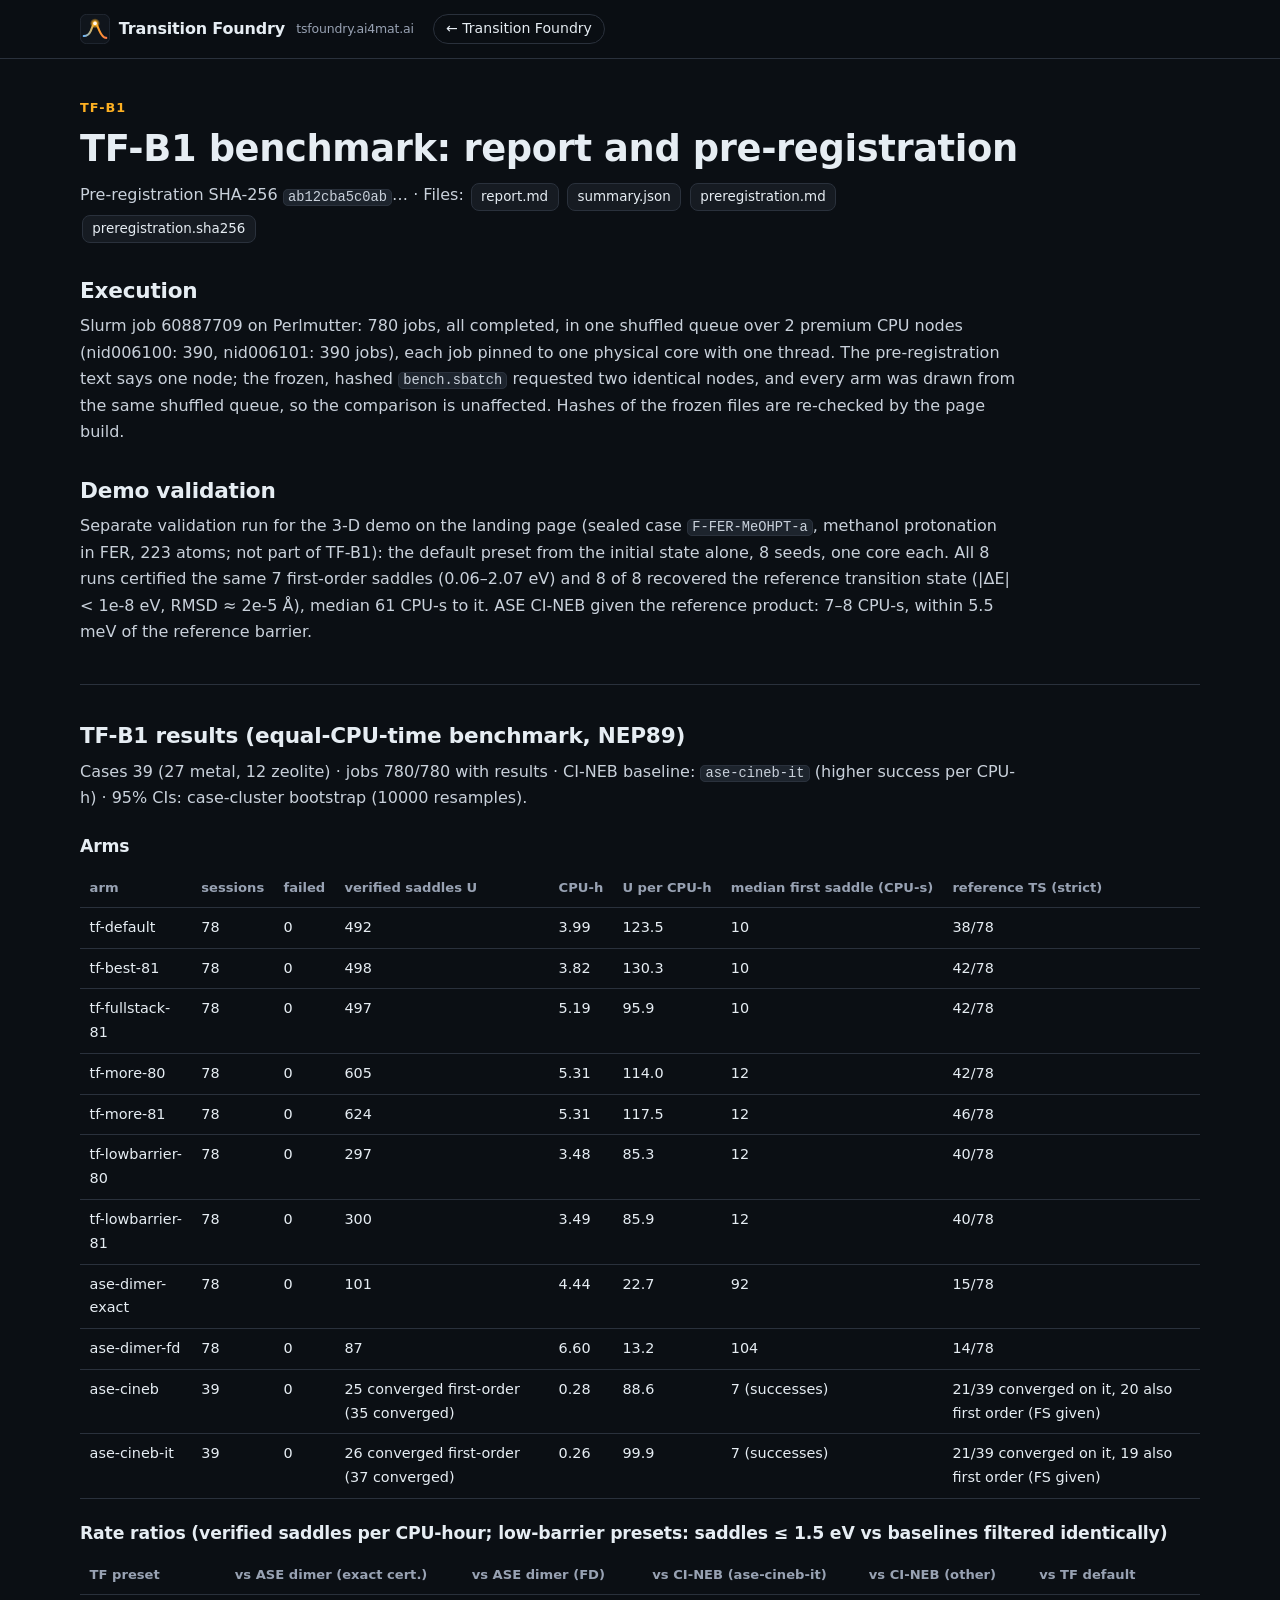
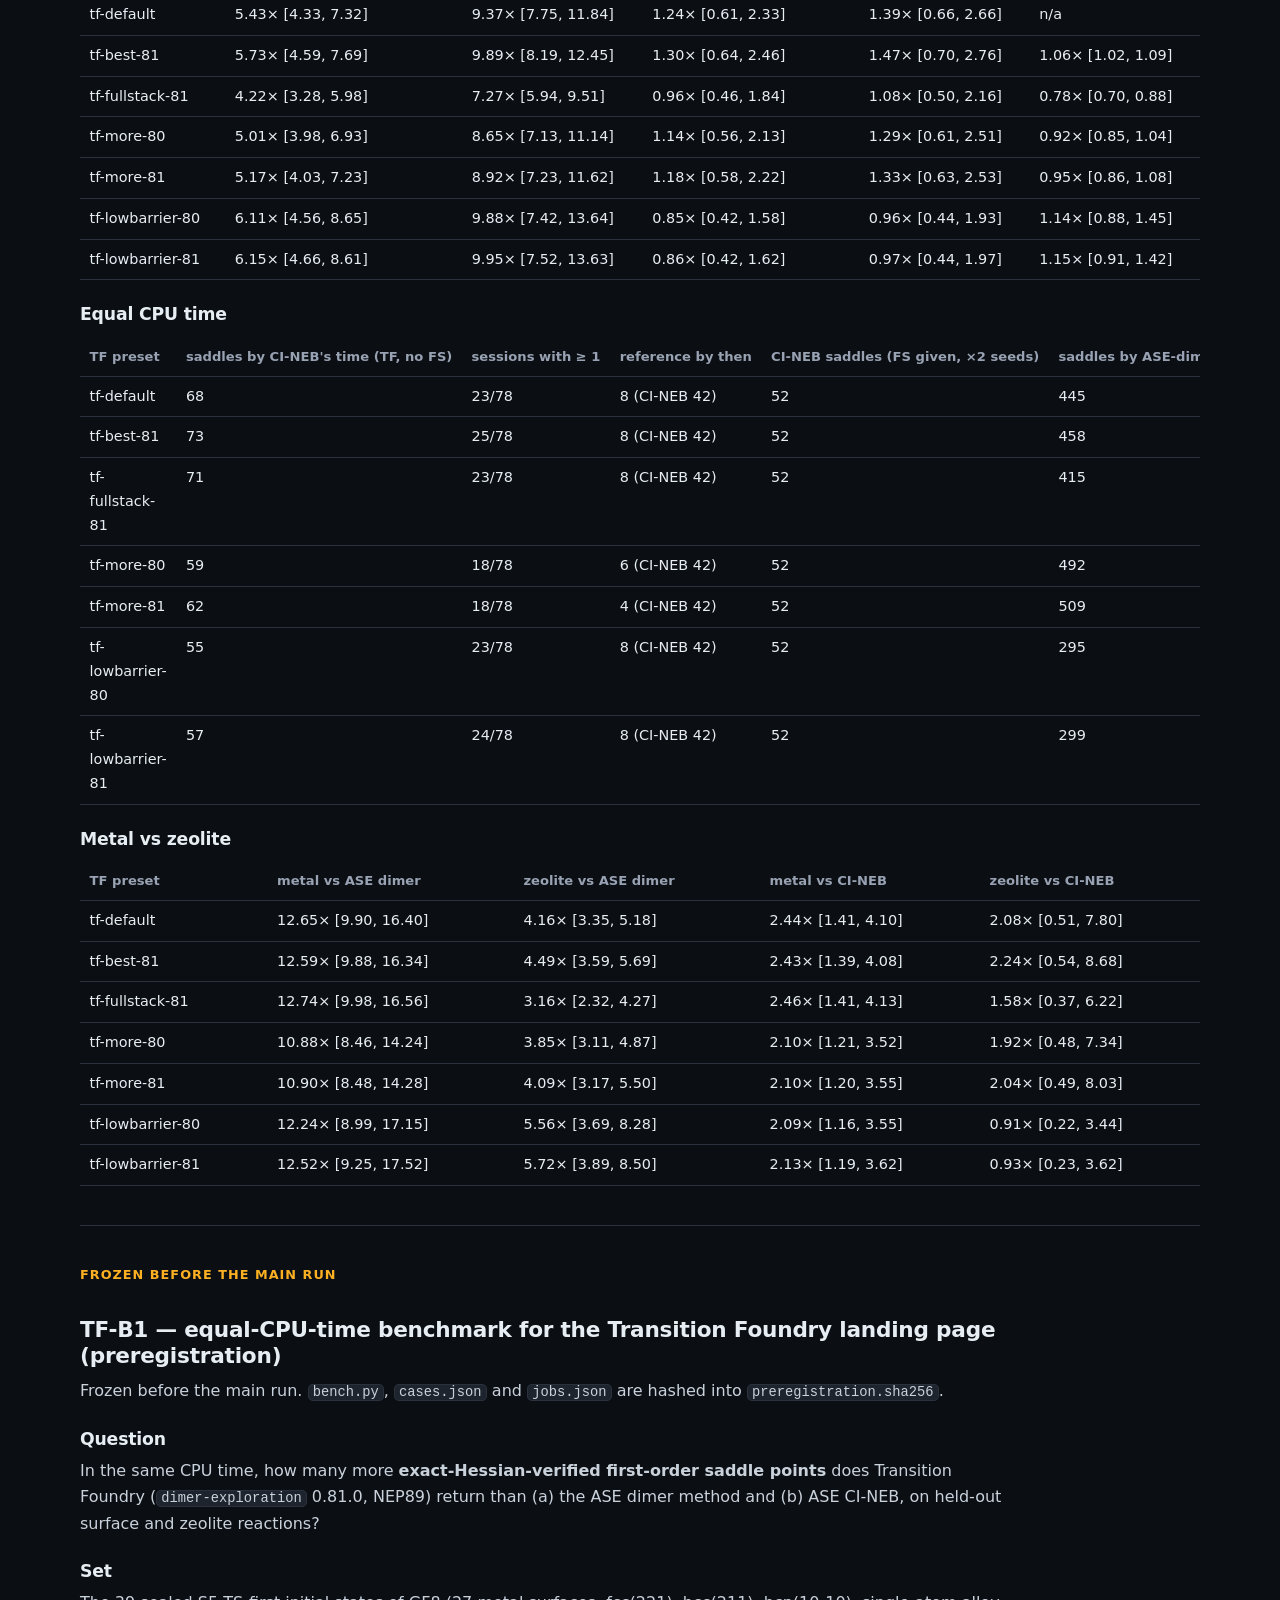
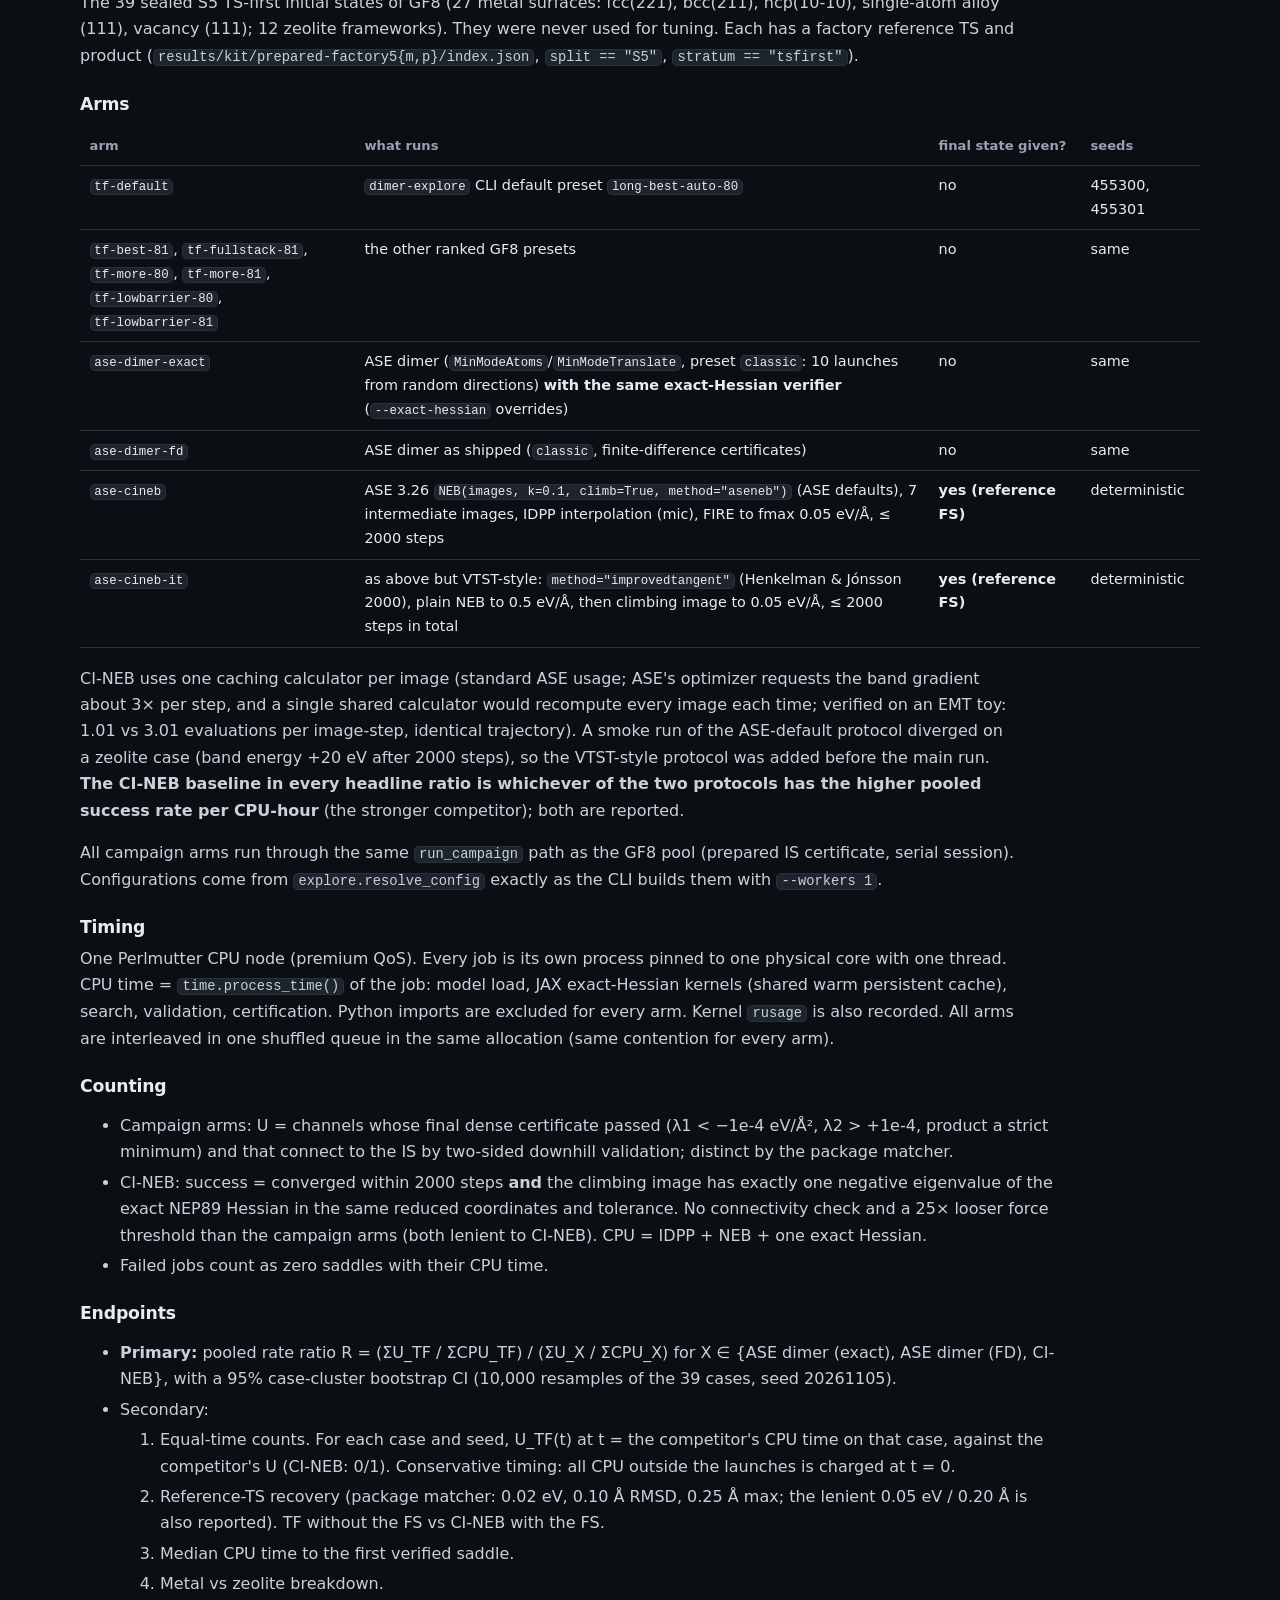
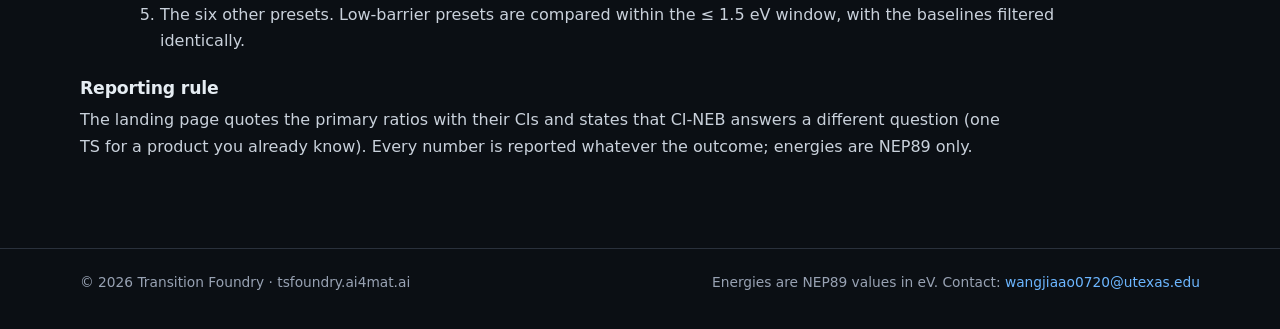
==== tf-b1/index.html @ 790f612e "Transition Foundry landing page (EN/ZH), TF-B1 report Co-authored-by: Copilot <223556219+Copilot@use" ====
<!doctype html>
<html lang="en">
<head>
<meta charset="utf-8">
<meta name="viewport" content="width=device-width, initial-scale=1">
<title>TF-B1 benchmark: report and pre-registration · Transition Foundry</title>
<meta name="description" content="Pre-registered equal-CPU-time benchmark of Transition Foundry against the ASE dimer method and ASE CI-NEB on 39 sealed reactions (NEP89).">
<link rel="canonical" href="https://tsfoundry.ai4mat.ai/tf-b1/">
<meta property="og:type" content="website">
<meta property="og:site_name" content="Transition Foundry">
<meta property="og:title" content="TF-B1 benchmark: report and pre-registration · Transition Foundry">
<meta property="og:description" content="Pre-registered equal-CPU-time benchmark of Transition Foundry against the ASE dimer method and ASE CI-NEB on 39 sealed reactions (NEP89).">
<meta property="og:url" content="https://tsfoundry.ai4mat.ai/tf-b1/">
<meta property="og:locale" content="en_US">
<meta property="og:image" content="https://tsfoundry.ai4mat.ai/assets/og.png">
<meta property="og:image:width" content="1200">
<meta property="og:image:height" content="630">
<meta name="twitter:card" content="summary_large_image">
<meta name="theme-color" content="#0b0f14">
<link rel="icon" href="../assets/favicon.svg" type="image/svg+xml">
<link rel="stylesheet" href="../assets/tsf.css?v=d86f616ade">
</head>
<body>
<header class="topbar"><div class="wrap">
<a class="brand" href="../"><img src="../assets/logo.svg" alt="" width="30" height="30">Transition Foundry<small>tsfoundry.ai4mat.ai</small></a>
<a class="lang" href="../">← Transition Foundry</a>
</div></header>
<main id="main" class="doc"><div class="wrap">
<div class="kicker">TF-B1</div>
<h1>TF-B1 benchmark: report and pre-registration</h1>
<p class="muted">Pre-registration SHA-256 <code>ab12cba5c0ab</code>… · Files: <a class="btn" href="report.md">report.md</a> <a class="btn" href="summary.json">summary.json</a> <a class="btn" href="preregistration.md">preregistration.md</a> <a class="btn" href="preregistration.sha256">preregistration.sha256</a></p>
<h2>Execution</h2>
<p>Slurm job 60887709 on Perlmutter: 780 jobs, all completed, in one shuffled queue over 2 premium CPU nodes (nid006100: 390, nid006101: 390 jobs), each job pinned to one physical core with one thread. The pre-registration text says one node; the frozen, hashed <code>bench.sbatch</code> requested two identical nodes, and every arm was drawn from the same shuffled queue, so the comparison is unaffected. Hashes of the frozen files are re-checked by the page build.</p>
<h2>Demo validation</h2>
<p>Separate validation run for the 3-D demo on the landing page (sealed case <code>F-FER-MeOHPT-a</code>, methanol protonation in FER, 223 atoms; not part of TF-B1): the default preset from the initial state alone, 8 seeds, one core each. All 8 runs certified the same 7 first-order saddles (0.06–2.07 eV) and 8 of 8 recovered the reference transition state (|ΔE| &lt; 1e-8 eV, RMSD ≈ 2e-5 Å), median 61 CPU-s to it. ASE CI-NEB given the reference product: 7–8 CPU-s, within 5.5 meV of the reference barrier.</p>
<hr>
<h2>TF-B1 results (equal-CPU-time benchmark, NEP89)</h2>
<p>Cases 39 (27 metal, 12 zeolite) · jobs 780/780 with results · CI-NEB baseline: <code>ase-cineb-it</code> (higher success per CPU-h) · 95% CIs: case-cluster bootstrap (10000 resamples).</p>
<h3>Arms</h3>
<div class="scroll-x"><table class="grid"><thead><tr><th>arm</th><th>sessions</th><th>failed</th><th>verified saddles U</th><th>CPU-h</th><th>U per CPU-h</th><th>median first saddle (CPU-s)</th><th>reference TS (strict)</th></tr></thead><tbody><tr><td>tf-default</td><td>78</td><td>0</td><td>492</td><td>3.99</td><td>123.5</td><td>10</td><td>38/78</td></tr><tr><td>tf-best-81</td><td>78</td><td>0</td><td>498</td><td>3.82</td><td>130.3</td><td>10</td><td>42/78</td></tr><tr><td>tf-fullstack-81</td><td>78</td><td>0</td><td>497</td><td>5.19</td><td>95.9</td><td>10</td><td>42/78</td></tr><tr><td>tf-more-80</td><td>78</td><td>0</td><td>605</td><td>5.31</td><td>114.0</td><td>12</td><td>42/78</td></tr><tr><td>tf-more-81</td><td>78</td><td>0</td><td>624</td><td>5.31</td><td>117.5</td><td>12</td><td>46/78</td></tr><tr><td>tf-lowbarrier-80</td><td>78</td><td>0</td><td>297</td><td>3.48</td><td>85.3</td><td>12</td><td>40/78</td></tr><tr><td>tf-lowbarrier-81</td><td>78</td><td>0</td><td>300</td><td>3.49</td><td>85.9</td><td>12</td><td>40/78</td></tr><tr><td>ase-dimer-exact</td><td>78</td><td>0</td><td>101</td><td>4.44</td><td>22.7</td><td>92</td><td>15/78</td></tr><tr><td>ase-dimer-fd</td><td>78</td><td>0</td><td>87</td><td>6.60</td><td>13.2</td><td>104</td><td>14/78</td></tr><tr><td>ase-cineb</td><td>39</td><td>0</td><td>25 converged first-order (35 converged)</td><td>0.28</td><td>88.6</td><td>7 (successes)</td><td>21/39 converged on it, 20 also first order (FS given)</td></tr><tr><td>ase-cineb-it</td><td>39</td><td>0</td><td>26 converged first-order (37 converged)</td><td>0.26</td><td>99.9</td><td>7 (successes)</td><td>21/39 converged on it, 19 also first order (FS given)</td></tr></tbody></table></div>
<h3>Rate ratios (verified saddles per CPU-hour; low-barrier presets: saddles ≤ 1.5 eV vs baselines filtered identically)</h3>
<div class="scroll-x"><table class="grid"><thead><tr><th>TF preset</th><th>vs ASE dimer (exact cert.)</th><th>vs ASE dimer (FD)</th><th>vs CI-NEB (ase-cineb-it)</th><th>vs CI-NEB (other)</th><th>vs TF default</th></tr></thead><tbody><tr><td>tf-default</td><td>5.43× [4.33, 7.32]</td><td>9.37× [7.75, 11.84]</td><td>1.24× [0.61, 2.33]</td><td>1.39× [0.66, 2.66]</td><td>n/a</td></tr><tr><td>tf-best-81</td><td>5.73× [4.59, 7.69]</td><td>9.89× [8.19, 12.45]</td><td>1.30× [0.64, 2.46]</td><td>1.47× [0.70, 2.76]</td><td>1.06× [1.02, 1.09]</td></tr><tr><td>tf-fullstack-81</td><td>4.22× [3.28, 5.98]</td><td>7.27× [5.94, 9.51]</td><td>0.96× [0.46, 1.84]</td><td>1.08× [0.50, 2.16]</td><td>0.78× [0.70, 0.88]</td></tr><tr><td>tf-more-80</td><td>5.01× [3.98, 6.93]</td><td>8.65× [7.13, 11.14]</td><td>1.14× [0.56, 2.13]</td><td>1.29× [0.61, 2.51]</td><td>0.92× [0.85, 1.04]</td></tr><tr><td>tf-more-81</td><td>5.17× [4.03, 7.23]</td><td>8.92× [7.23, 11.62]</td><td>1.18× [0.58, 2.22]</td><td>1.33× [0.63, 2.53]</td><td>0.95× [0.86, 1.08]</td></tr><tr><td>tf-lowbarrier-80</td><td>6.11× [4.56, 8.65]</td><td>9.88× [7.42, 13.64]</td><td>0.85× [0.42, 1.58]</td><td>0.96× [0.44, 1.93]</td><td>1.14× [0.88, 1.45]</td></tr><tr><td>tf-lowbarrier-81</td><td>6.15× [4.66, 8.61]</td><td>9.95× [7.52, 13.63]</td><td>0.86× [0.42, 1.62]</td><td>0.97× [0.44, 1.97]</td><td>1.15× [0.91, 1.42]</td></tr></tbody></table></div>
<h3>Equal CPU time</h3>
<div class="scroll-x"><table class="grid"><thead><tr><th>TF preset</th><th>saddles by CI-NEB's time (TF, no FS)</th><th>sessions with ≥ 1</th><th>reference by then</th><th>CI-NEB saddles (FS given, ×2 seeds)</th><th>saddles by ASE-dimer's time</th><th>ASE dimer saddles</th></tr></thead><tbody><tr><td>tf-default</td><td>68</td><td>23/78</td><td>8 (CI-NEB 42)</td><td>52</td><td>445</td><td>101</td></tr><tr><td>tf-best-81</td><td>73</td><td>25/78</td><td>8 (CI-NEB 42)</td><td>52</td><td>458</td><td>101</td></tr><tr><td>tf-fullstack-81</td><td>71</td><td>23/78</td><td>8 (CI-NEB 42)</td><td>52</td><td>415</td><td>101</td></tr><tr><td>tf-more-80</td><td>59</td><td>18/78</td><td>6 (CI-NEB 42)</td><td>52</td><td>492</td><td>101</td></tr><tr><td>tf-more-81</td><td>62</td><td>18/78</td><td>4 (CI-NEB 42)</td><td>52</td><td>509</td><td>101</td></tr><tr><td>tf-lowbarrier-80</td><td>55</td><td>23/78</td><td>8 (CI-NEB 42)</td><td>52</td><td>295</td><td>62</td></tr><tr><td>tf-lowbarrier-81</td><td>57</td><td>24/78</td><td>8 (CI-NEB 42)</td><td>52</td><td>299</td><td>62</td></tr></tbody></table></div>
<h3>Metal vs zeolite</h3>
<div class="scroll-x"><table class="grid"><thead><tr><th>TF preset</th><th>metal vs ASE dimer</th><th>zeolite vs ASE dimer</th><th>metal vs CI-NEB</th><th>zeolite vs CI-NEB</th></tr></thead><tbody><tr><td>tf-default</td><td>12.65× [9.90, 16.40]</td><td>4.16× [3.35, 5.18]</td><td>2.44× [1.41, 4.10]</td><td>2.08× [0.51, 7.80]</td></tr><tr><td>tf-best-81</td><td>12.59× [9.88, 16.34]</td><td>4.49× [3.59, 5.69]</td><td>2.43× [1.39, 4.08]</td><td>2.24× [0.54, 8.68]</td></tr><tr><td>tf-fullstack-81</td><td>12.74× [9.98, 16.56]</td><td>3.16× [2.32, 4.27]</td><td>2.46× [1.41, 4.13]</td><td>1.58× [0.37, 6.22]</td></tr><tr><td>tf-more-80</td><td>10.88× [8.46, 14.24]</td><td>3.85× [3.11, 4.87]</td><td>2.10× [1.21, 3.52]</td><td>1.92× [0.48, 7.34]</td></tr><tr><td>tf-more-81</td><td>10.90× [8.48, 14.28]</td><td>4.09× [3.17, 5.50]</td><td>2.10× [1.20, 3.55]</td><td>2.04× [0.49, 8.03]</td></tr><tr><td>tf-lowbarrier-80</td><td>12.24× [8.99, 17.15]</td><td>5.56× [3.69, 8.28]</td><td>2.09× [1.16, 3.55]</td><td>0.91× [0.22, 3.44]</td></tr><tr><td>tf-lowbarrier-81</td><td>12.52× [9.25, 17.52]</td><td>5.72× [3.89, 8.50]</td><td>2.13× [1.19, 3.62]</td><td>0.93× [0.23, 3.62]</td></tr></tbody></table></div>
<hr>
<div class="kicker">Frozen before the main run</div>
<h2>TF-B1 — equal-CPU-time benchmark for the Transition Foundry landing page (preregistration)</h2>
<p>Frozen before the main run. <code>bench.py</code>, <code>cases.json</code> and <code>jobs.json</code> are hashed into <code>preregistration.sha256</code>.</p>
<h3>Question</h3>
<p>In the same CPU time, how many more <b>exact-Hessian-verified first-order saddle points</b> does Transition Foundry (<code>dimer-exploration</code> 0.81.0, NEP89) return than (a) the ASE dimer method and (b) ASE CI-NEB, on held-out surface and zeolite reactions?</p>
<h3>Set</h3>
<p>The 39 sealed S5 TS-first initial states of GF8 (27 metal surfaces: fcc(221), bcc(211), hcp(10-10), single-atom alloy (111), vacancy (111); 12 zeolite frameworks). They were never used for tuning. Each has a factory reference TS and product (<code>results/kit/prepared-factory5{m,p}/index.json</code>, <code>split == "S5"</code>, <code>stratum == "tsfirst"</code>).</p>
<h3>Arms</h3>
<div class="scroll-x"><table class="grid"><thead><tr><th>arm</th><th>what runs</th><th>final state given?</th><th>seeds</th></tr></thead><tbody><tr><td><code>tf-default</code></td><td><code>dimer-explore</code> CLI default preset <code>long-best-auto-80</code></td><td>no</td><td>455300, 455301</td></tr><tr><td><code>tf-best-81</code>, <code>tf-fullstack-81</code>, <code>tf-more-80</code>, <code>tf-more-81</code>, <code>tf-lowbarrier-80</code>, <code>tf-lowbarrier-81</code></td><td>the other ranked GF8 presets</td><td>no</td><td>same</td></tr><tr><td><code>ase-dimer-exact</code></td><td>ASE dimer (<code>MinModeAtoms</code>/<code>MinModeTranslate</code>, preset <code>classic</code>: 10 launches from random directions) <b>with the same exact-Hessian verifier</b> (<code>--exact-hessian</code> overrides)</td><td>no</td><td>same</td></tr><tr><td><code>ase-dimer-fd</code></td><td>ASE dimer as shipped (<code>classic</code>, finite-difference certificates)</td><td>no</td><td>same</td></tr><tr><td><code>ase-cineb</code></td><td>ASE 3.26 <code>NEB(images, k=0.1, climb=True, method="aseneb")</code> (ASE defaults), 7 intermediate images, IDPP interpolation (mic), FIRE to fmax 0.05 eV/Å, ≤ 2000 steps</td><td><b>yes (reference FS)</b></td><td>deterministic</td></tr><tr><td><code>ase-cineb-it</code></td><td>as above but VTST-style: <code>method="improvedtangent"</code> (Henkelman &amp; Jónsson 2000), plain NEB to 0.5 eV/Å, then climbing image to 0.05 eV/Å, ≤ 2000 steps in total</td><td><b>yes (reference FS)</b></td><td>deterministic</td></tr></tbody></table></div>
<p>CI-NEB uses one caching calculator per image (standard ASE usage; ASE's optimizer requests the band gradient about 3× per step, and a single shared calculator would recompute every image each time; verified on an EMT toy: 1.01 vs 3.01 evaluations per image-step, identical trajectory). A smoke run of the ASE-default protocol diverged on a zeolite case (band energy +20 eV after 2000 steps), so the VTST-style protocol was added before the main run. <b>The CI-NEB baseline in every headline ratio is whichever of the two protocols has the higher pooled success rate per CPU-hour</b> (the stronger competitor); both are reported.</p>
<p>All campaign arms run through the same <code>run_campaign</code> path as the GF8 pool (prepared IS certificate, serial session). Configurations come from <code>explore.resolve_config</code> exactly as the CLI builds them with <code>--workers 1</code>.</p>
<h3>Timing</h3>
<p>One Perlmutter CPU node (premium QoS). Every job is its own process pinned to one physical core with one thread. CPU time = <code>time.process_time()</code> of the job: model load, JAX exact-Hessian kernels (shared warm persistent cache), search, validation, certification. Python imports are excluded for every arm. Kernel <code>rusage</code> is also recorded. All arms are interleaved in one shuffled queue in the same allocation (same contention for every arm).</p>
<h3>Counting</h3>
<ul><li>Campaign arms: U = channels whose final dense certificate passed (λ1 &lt; −1e-4 eV/Å², λ2 &gt; +1e-4, product a strict minimum) and that connect to the IS by two-sided downhill validation; distinct by the package matcher.</li><li>CI-NEB: success = converged within 2000 steps <b>and</b> the climbing image has exactly one negative eigenvalue of the exact NEP89 Hessian in the same reduced coordinates and tolerance. No connectivity check and a 25× looser force threshold than the campaign arms (both lenient to CI-NEB). CPU = IDPP + NEB + one exact Hessian.</li><li>Failed jobs count as zero saddles with their CPU time.</li></ul>
<h3>Endpoints</h3>
<ul><li><b>Primary:</b> pooled rate ratio R = (ΣU_TF / ΣCPU_TF) / (ΣU_X / ΣCPU_X) for X ∈ {ASE dimer (exact), ASE dimer (FD), CI-NEB}, with a 95% case-cluster bootstrap CI (10,000 resamples of the 39 cases, seed 20261105).</li><li>Secondary:<ol><li>Equal-time counts. For each case and seed, U_TF(t) at t = the competitor's CPU time on that case, against the competitor's U (CI-NEB: 0/1). Conservative timing: all CPU outside the launches is charged at t = 0.</li><li>Reference-TS recovery (package matcher: 0.02 eV, 0.10 Å RMSD, 0.25 Å max; the lenient 0.05 eV / 0.20 Å is also reported). TF without the FS vs CI-NEB with the FS.</li><li>Median CPU time to the first verified saddle.</li><li>Metal vs zeolite breakdown.</li><li>The six other presets. Low-barrier presets are compared within the ≤ 1.5 eV window, with the baselines filtered identically.</li></ol></li></ul>
<h3>Reporting rule</h3>
<p>The landing page quotes the primary ratios with their CIs and states that CI-NEB answers a different question (one TS for a product you already know). Every number is reported whatever the outcome; energies are NEP89 only.</p>
</div></main>
<footer><div class="wrap"><span>© 2026 Transition Foundry · tsfoundry.ai4mat.ai</span><span>Energies are NEP89 values in eV. Contact: <a href="mailto:wangjiaao0720@utexas.edu">wangjiaao0720@utexas.edu</a></span></div></footer>
</body>
</html>
---- assets/tsf.css ----
/* Transition Foundry landing page. The demo block reuses the rounds-explorer viewer classes (dark palette). */
:root {
  --bg: #0b0f14; --bg2: #0f1318; --panel: #161b22; --ink: #e6edf3; --muted: #98a2b3; --line: #2a313c; --soft: #1d242d;
  --accent: #fdb022; --accent-ink: #fdb022; --hot: #f79009; --link: #6cb6ff; --good: #3fb950; --bad: #f97066;
  --shadow: 0 1px 2px rgba(0, 0, 0, .4); --radius: 12px; --wrap: 1160px;
  --mono: ui-monospace, SFMono-Regular, Menlo, Consolas, "Liberation Mono", monospace;
  color-scheme: dark;
}
* { box-sizing: border-box; }
html { scroll-behavior: smooth; scroll-padding-top: 68px; }
@media (prefers-reduced-motion: reduce) { html { scroll-behavior: auto; } }
body {
  margin: 0; background: var(--bg); color: var(--ink);
  font: 16px/1.65 system-ui, -apple-system, "Segoe UI", Roboto, "PingFang SC", "Hiragino Sans GB", "Microsoft YaHei",
    "Noto Sans CJK SC", "Noto Sans SC", sans-serif;
  -webkit-font-smoothing: antialiased;
}
a { color: var(--link); text-decoration: none; }
a:hover { text-decoration: underline; }
code { font-family: var(--mono); font-size: .86em; background: var(--soft); border: 1px solid var(--line); border-radius: 5px; padding: 0 .3em; overflow-wrap: anywhere; }
h1, h2, h3 { line-height: 1.2; margin: 0 0 .6em; letter-spacing: -.01em; }
h3 { font-size: 1.08rem; }
p { margin: 0 0 1em; }
button, select, input { font: inherit; color: inherit; }
.muted { color: var(--muted); }
.small { font-size: .86em; }
.wrap { max-width: var(--wrap); margin: 0 auto; padding: 0 1.25rem; }
.skip { position: absolute; left: -999px; top: 0; }
.skip:focus { left: .5rem; top: .5rem; z-index: 50; background: var(--panel); padding: .4rem .7rem; border-radius: 8px; }

/* top bar */
.topbar { position: sticky; top: 0; z-index: 30; background: color-mix(in srgb, var(--bg) 84%, transparent); backdrop-filter: blur(10px); border-bottom: 1px solid var(--line); }
.topbar .wrap { display: flex; align-items: center; gap: 1.2rem; height: 58px; }
.brand { display: inline-flex; align-items: center; gap: .55rem; color: var(--ink); font-weight: 750; letter-spacing: -.01em; white-space: nowrap; }
.brand:hover { text-decoration: none; }
.brand img { width: 30px; height: 30px; display: block; }
.brand small { font-weight: 500; color: var(--muted); font-size: .78rem; margin-left: .15rem; }
.nav { display: flex; gap: 1.1rem; margin-left: auto; font-size: .92rem; }
.nav a { color: var(--muted); }
.nav a:hover { color: var(--ink); text-decoration: none; }
.lang { border: 1px solid var(--line); border-radius: 999px; padding: .15rem .75rem; font-size: .88rem; color: var(--ink); }
.lang:hover { border-color: var(--accent); text-decoration: none; }

/* hero */
.hero { position: relative; overflow: hidden; padding: 4.2rem 0 2.2rem;
  background: radial-gradient(900px 420px at 82% -10%, rgba(253, 176, 34, .13), transparent 70%),
              radial-gradient(800px 480px at 8% 0%, rgba(108, 182, 255, .12), transparent 70%); }
.eyebrow { display: inline-flex; gap: .5rem; align-items: center; font-size: .82rem; letter-spacing: .06em; text-transform: uppercase; color: var(--accent); font-weight: 650; margin-bottom: 1rem; }
.eyebrow::before { content: ""; width: 8px; height: 8px; border-radius: 50%; background: var(--accent); box-shadow: 0 0 12px var(--accent); }
.hero h1 { font-size: clamp(2.15rem, 5.2vw, 3.7rem); font-weight: 780; letter-spacing: -.025em; max-width: 17ch; margin-bottom: .45em; }
.hero h1 em { font-style: normal; background: linear-gradient(90deg, var(--accent), #ff7a45); -webkit-background-clip: text; background-clip: text; color: transparent; }
.lead { font-size: clamp(1.05rem, 1.6vw, 1.22rem); color: #c9d1db; max-width: 62ch; }
.lead b { color: var(--ink); }
.hero-grid { display: grid; grid-template-columns: minmax(0, 1.3fr) minmax(0, 1fr); gap: 2.2rem; align-items: center; }
.hero-art { margin: 0 0 2rem; }
.hero-art img { display: block; width: 100%; height: auto; border-radius: 16px; border: 1px solid var(--line); box-shadow: 0 24px 70px rgba(0, 0, 0, .5); }
.hero-art figcaption { color: var(--muted); font-size: .8rem; line-height: 1.5; margin-top: .65rem; }
.cta { display: flex; flex-wrap: wrap; gap: .7rem; margin: 1.6rem 0 2.2rem; }
.button { display: inline-flex; align-items: center; gap: .45rem; padding: .62rem 1.15rem; border-radius: 10px; border: 1px solid var(--line); background: var(--panel); color: var(--ink); font-weight: 600; }
.button:hover { border-color: var(--accent); text-decoration: none; }
.button.primary { background: var(--accent); border-color: var(--accent); color: #1a1205; }
.button.primary:hover { filter: brightness(1.08); }
.stats { display: grid; grid-template-columns: repeat(6, minmax(0, 1fr)); gap: .7rem; }
.stat { background: color-mix(in srgb, var(--panel) 88%, transparent); border: 1px solid var(--line); border-radius: var(--radius); padding: .85rem 1rem; }
.stat b { display: block; font-size: 1.7rem; line-height: 1.15; font-weight: 760; letter-spacing: -.02em; }
.stat span { display: block; color: var(--muted); font-size: .84rem; line-height: 1.35; margin-top: .2rem; }
.stat.hot b { color: var(--accent); }
.stat .ci { color: var(--muted); font-size: .76rem; font-weight: 500; letter-spacing: 0; }

/* sections */
section.block { padding: 3.6rem 0 1.2rem; }
.kicker { color: var(--accent); font-size: .8rem; letter-spacing: .08em; text-transform: uppercase; font-weight: 650; margin-bottom: .5rem; }
section.block h2 { font-size: clamp(1.6rem, 3vw, 2.2rem); font-weight: 750; letter-spacing: -.02em; }
.intro { color: #c9d1db; max-width: 75ch; margin-bottom: 1.6rem; }
.panel { background: var(--panel); border: 1px solid var(--line); border-radius: var(--radius); box-shadow: var(--shadow); padding: 1rem 1.2rem; }
.cards { display: grid; grid-template-columns: repeat(3, minmax(0, 1fr)); gap: .9rem; }
.card { background: var(--panel); border: 1px solid var(--line); border-radius: 14px; padding: 1.15rem 1.25rem 1.05rem; position: relative; }
.card:hover { border-color: #3b4452; }
.card .icon { width: 34px; height: 34px; border-radius: 9px; display: grid; place-items: center; background: rgba(253, 176, 34, .12); color: var(--accent); font-size: 1.05rem; margin-bottom: .7rem; }
.card h3 { margin-bottom: .4rem; }
.card p { color: #c2cad4; font-size: .95rem; margin: 0; }
.card .old { display: block; color: var(--muted); font-size: .84rem; margin-bottom: .55rem; }

/* pipeline */
.pipe { display: grid; grid-template-columns: repeat(4, minmax(0, 1fr)); gap: .9rem; counter-reset: step; }
.step { background: var(--panel); border: 1px solid var(--line); border-radius: 14px; padding: 1.1rem 1.2rem; position: relative; }
.step::before { counter-increment: step; content: counter(step); position: absolute; right: 1rem; top: .75rem; font-size: 2rem; font-weight: 800; color: #262e39; }
.step h3 { color: var(--accent); }
.step .num { font-size: 1.5rem; font-weight: 760; display: block; line-height: 1.2; }
.step .num span { font-size: .85rem; color: var(--muted); font-weight: 500; }
.step p { color: #c2cad4; font-size: .93rem; margin: .5rem 0 0; }
.ideas { display: flex; flex-wrap: wrap; gap: .4rem; margin-top: 1.1rem; }
.ideas span { font-size: .82rem; border: 1px solid var(--line); border-radius: 999px; padding: .12rem .65rem; color: #c2cad4; background: var(--bg2); }
.ideas-label { margin: 1.2rem 0 0; color: var(--muted); font-size: .86rem; }
.ideas-label + .ideas { margin-top: .45rem; }

/* results */
.big { display: grid; grid-template-columns: repeat(3, minmax(0, 1fr)); gap: .9rem; margin-bottom: 1.2rem; }
.big .panel b { display: block; font-size: 2.3rem; line-height: 1.1; font-weight: 780; color: var(--accent); letter-spacing: -.02em; }
.big .panel .what { font-weight: 650; margin-top: .3rem; }
.big .panel p { color: var(--muted); font-size: .9rem; margin: .35rem 0 0; }
.scroll-x { overflow-x: auto; }
table.grid { width: 100%; border-collapse: collapse; font-size: .9rem; }
table.grid th, table.grid td { padding: .5rem .6rem; border-bottom: 1px solid var(--line); text-align: left; vertical-align: top; }
table.grid th { color: var(--muted); font-weight: 600; font-size: .82rem; white-space: nowrap; }
table.grid td.num, table.grid th.num { text-align: right; white-space: nowrap; font-variant-numeric: tabular-nums; }
table.grid tr.base td { color: var(--muted); }
table.grid .tag { font-size: .72rem; border: 1px solid var(--line); border-radius: 999px; padding: 0 .45rem; color: var(--accent); margin-left: .35rem; white-space: nowrap; }
table.grid code { white-space: nowrap; overflow-wrap: normal; }
.win { color: var(--good); font-weight: 650; }
.loss { color: var(--bad); font-weight: 650; }
.even { color: var(--ink); font-weight: 650; }
.ci { color: var(--muted); font-size: .8em; font-weight: 400; }
.notes { color: var(--muted); font-size: .86rem; margin-top: .8rem; }
.notes p { margin: 0 0 .45rem; }
table.grid caption { caption-side: top; text-align: left; color: var(--muted); font-size: .84rem; padding: 0 0 .5rem; }
.eq { margin: 0; padding-left: 1.1rem; }
.eq li { margin: .3rem 0; color: #c9d1db; }

/* use */
.use { display: grid; grid-template-columns: minmax(0, 1.15fr) minmax(0, 1fr); gap: 1rem; align-items: start; }
.steps3 { list-style: none; margin: 0 0 1.4rem; padding: 0; display: grid; gap: .55rem; }
.steps3 li { display: flex; gap: .7rem; align-items: baseline; }
.steps3 li b.n { flex: none; width: 1.7rem; height: 1.7rem; border-radius: 50%; display: inline-grid; place-items: center; background: var(--accent); color: #1a1205; font-size: .9rem; }
.prompt { position: relative; background: #0d1117; border: 1px solid var(--line); border-radius: 12px; padding: 1.1rem 1.1rem 1rem; font-size: .93rem; color: #d7dee7; white-space: pre-wrap; }
.prompt .lbl, .code .lbl { position: absolute; top: -.7rem; left: .9rem; background: var(--bg); padding: 0 .4rem; font-size: .76rem; color: var(--muted); letter-spacing: .04em; text-transform: uppercase; }
.copy { position: absolute; top: -.9rem; right: .9rem; border: 1px solid var(--line); background: var(--bg2); border-radius: 8px; padding: .12rem .65rem; font-size: .8rem; cursor: pointer; color: var(--ink); }
.copy:hover { border-color: var(--accent); }
.code { position: relative; background: #0d1117; border: 1px solid var(--line); border-radius: 12px; padding: 1.1rem 1.1rem 1rem; margin-top: 1.3rem; }
.code pre { margin: 0; font-family: var(--mono); font-size: .84rem; line-height: 1.7; overflow-x: auto; color: #d7dee7; }
.code pre .c { color: #6e7a8a; }
table.goals td:first-child { white-space: nowrap; }

/* limits + access */
.limits { display: grid; grid-template-columns: repeat(2, minmax(0, 1fr)); gap: .9rem; }
.limits .panel h3 { font-size: 1rem; }
.limits .panel p { color: #c2cad4; font-size: .93rem; margin: 0; }
.access { text-align: center; padding: 3rem 1.5rem; border-radius: 18px; border: 1px solid var(--line);
  background: radial-gradient(600px 240px at 50% 0%, rgba(253, 176, 34, .14), transparent 75%), var(--panel); }
.access h2 { margin-bottom: .4rem; }
.access p { color: #c9d1db; max-width: 60ch; margin: 0 auto 1.2rem; }
.access .mail { font-family: var(--mono); font-size: 1.05rem; }
footer { border-top: 1px solid var(--line); margin-top: 3.5rem; padding: 1.4rem 0 2.2rem; color: var(--muted); font-size: .86rem; }
footer .wrap { display: flex; flex-wrap: wrap; gap: .6rem 1.4rem; justify-content: space-between; }

/* demo: identical to the rounds-explorer structure viewer */
.demo-head { margin-bottom: 1rem; }
.demo-head p { margin: 0; color: #c9d1db; max-width: 78ch; }
.viewer-wrap { display: grid; gap: .8rem; }
.case-head h3 { margin: 0 0 .2rem; font-size: 1.2rem; letter-spacing: 0; font-weight: 700; }
.chips { display: flex; flex-wrap: wrap; gap: .3rem; }
.chip { font-size: .8rem; border: 1px solid var(--line); border-radius: 999px; padding: .05rem .6rem; background: var(--soft); color: var(--ink); white-space: nowrap; }
.case-head .chips { margin-top: .3rem; }
.toolbar { display: flex; flex-wrap: wrap; gap: .45rem; align-items: center; }
.btn { display: inline-flex; align-items: center; gap: .35rem; border: 1px solid var(--line); background: var(--panel); border-radius: 8px; padding: .3rem .75rem; cursor: pointer; color: var(--ink); font-size: .9rem; }
.btn:hover { border-color: var(--accent); text-decoration: none; }
.btn[disabled] { opacity: .4; cursor: not-allowed; border-color: var(--line); }
.btn.on { background: var(--ink); color: var(--panel); border-color: var(--ink); }
.seg { display: inline-flex; border: 1px solid var(--line); border-radius: 9px; overflow: hidden; background: var(--panel); }
.seg button { border: 0; background: transparent; padding: .32rem .8rem; cursor: pointer; border-right: 1px solid var(--line); font-size: .9rem; }
.seg button:last-child { border-right: 0; }
.seg button.on { background: var(--ink); color: var(--panel); }
.seg button[disabled] { opacity: .35; cursor: not-allowed; }
.canvas-box { position: relative; background: radial-gradient(circle at 50% 35%, #273040, #10151c); border-radius: var(--radius); border: 1px solid var(--line); overflow: hidden; touch-action: none; }
.canvas-box canvas { display: block; width: 100%; height: min(70vh, 640px); cursor: grab; }
.canvas-box canvas:active { cursor: grabbing; }
.overlay { position: absolute; left: .7rem; top: .55rem; font-size: .85rem; font-weight: 600; pointer-events: none; text-shadow: 0 0 3px var(--panel); }
.hint { position: absolute; right: .7rem; bottom: .45rem; font-size: .76rem; color: var(--muted); pointer-events: none; }
.zoom { position: absolute; right: .55rem; top: .5rem; display: grid; gap: .25rem; }
.zoom button { width: 30px; height: 30px; border-radius: 8px; border: 1px solid var(--line); background: var(--panel); cursor: pointer; font-weight: 700; }
.two { display: grid; grid-template-columns: minmax(0, 1fr) minmax(0, 1fr); gap: .8rem; }
.energy h3 { font-size: 1rem; }
.energy svg { width: 100%; height: auto; display: block; }
.energy .lvl { stroke-width: 4; stroke-linecap: round; cursor: pointer; }
.energy text { font-size: 12px; fill: var(--ink); }
.energy .path { fill: none; stroke: var(--muted); stroke-dasharray: 4 4; stroke-width: 1.5; }
.found { max-height: 300px; overflow: auto; }
.found tr { cursor: pointer; }
.found tr.on td { background: color-mix(in srgb, var(--accent) 18%, var(--panel)); }
.found tr:hover td { background: var(--soft); }
.found .ref { color: var(--good); font-weight: 650; white-space: nowrap; }
dl.meta { display: grid; grid-template-columns: max-content minmax(0, 1fr); gap: .25rem .9rem; margin: 0; font-size: .9rem; }
dl.meta dt { color: var(--muted); }
dl.meta dd { margin: 0; overflow-wrap: anywhere; }
.verified { border-left: 3px solid var(--good); padding: .65rem .9rem; background: rgba(63, 185, 80, .07); border-radius: 0 10px 10px 0; font-size: .93rem; color: #cfe9d5; }
.verified b { color: #e6f6ea; }

/* report + 404 pages */
.doc { padding: 2.4rem 0 1rem; }
.doc h1 { font-size: clamp(1.7rem, 3.4vw, 2.3rem); margin: .2rem 0 .6rem; }
.doc h2 { font-size: 1.35rem; margin: 2rem 0 .6rem; }
.doc h3 { font-size: 1.08rem; margin: 1.5rem 0 .5rem; }
.doc h4 { font-size: 1rem; margin: 1.2rem 0 .4rem; }
.doc p, .doc li { color: #c9d1db; max-width: 92ch; }
.doc li { margin: .25rem 0; }
.doc .scroll-x { margin: .8rem 0 1.1rem; }
.doc hr { border: 0; border-top: 1px solid var(--line); margin: 2.4rem 0; }
.doc .btn { padding: .12rem .6rem; font-size: .84rem; margin: .15rem .1rem; }

@media (max-width: 1020px) {
  .stats { grid-template-columns: repeat(3, minmax(0, 1fr)); }
  .cards, .pipe { grid-template-columns: repeat(2, minmax(0, 1fr)); }
  .hero-grid { grid-template-columns: minmax(0, 1fr); gap: 0; }
  .hero-art { max-width: 560px; }
  .nav { display: none; }
  .lang { margin-left: auto; }
}
@media (max-width: 720px) {
  .hero { padding-top: 2.6rem; }
  .stats { grid-template-columns: repeat(2, minmax(0, 1fr)); }
  .cards, .pipe, .big, .use, .limits, .two { grid-template-columns: minmax(0, 1fr); }
  .canvas-box canvas { height: 56vh; }
  dl.meta { grid-template-columns: minmax(0, 1fr); }
  .chip { white-space: normal; }
  .brand small { display: none; }
}
@media print {
  .topbar, .toolbar, .zoom, .copy { display: none; }
  body { background: #fff; color: #000; }
}
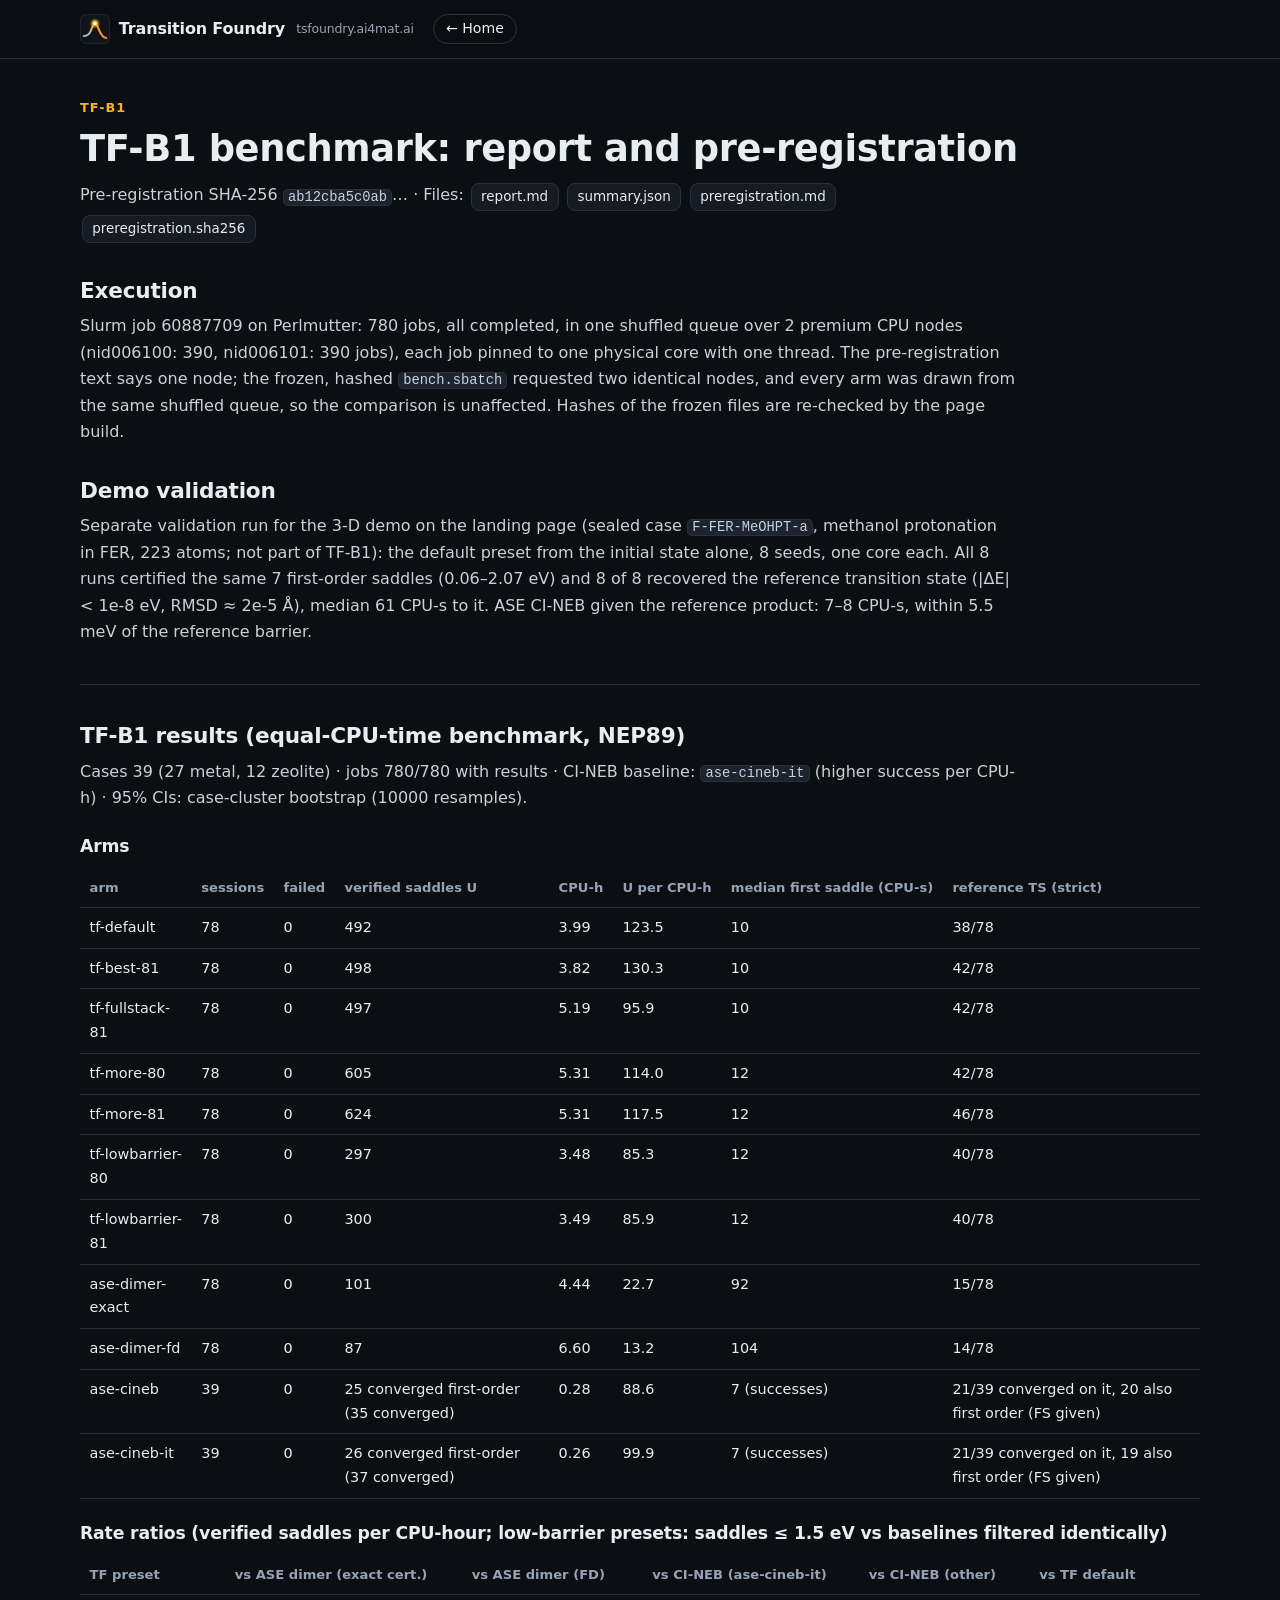
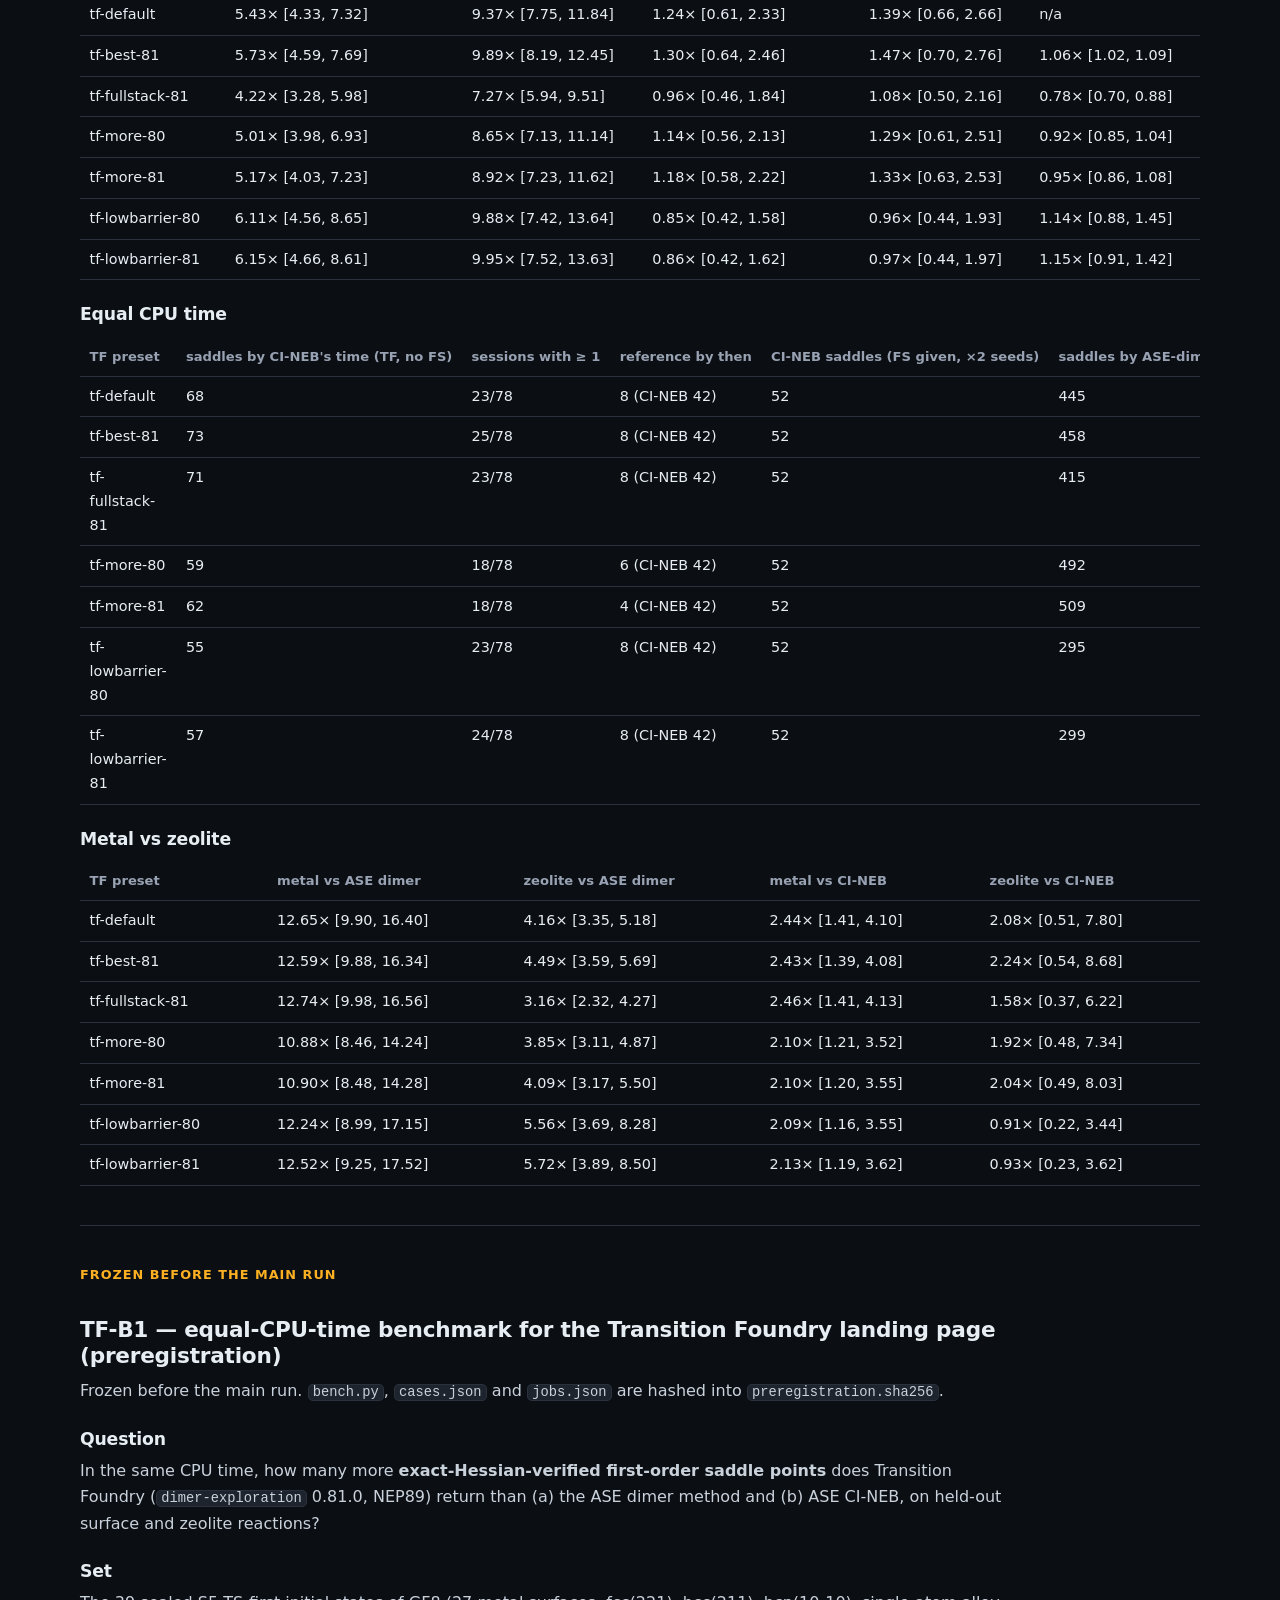
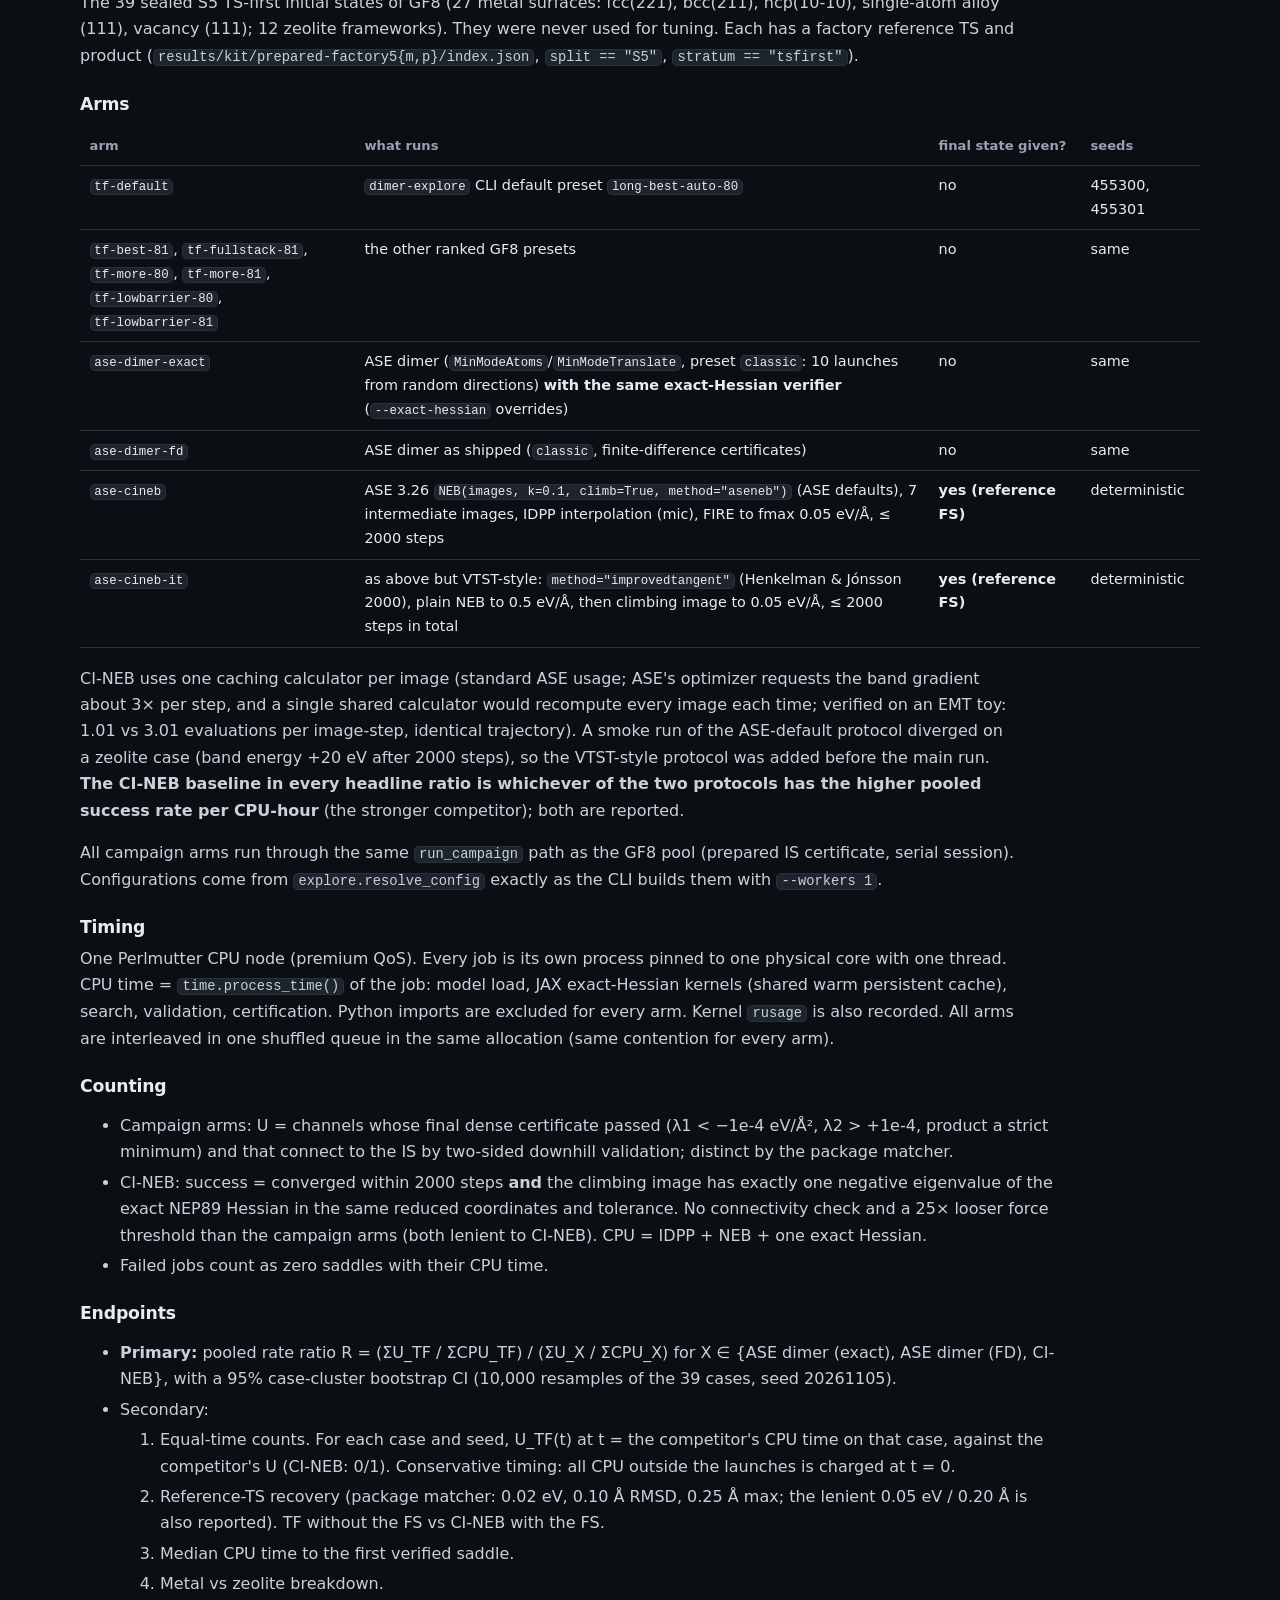
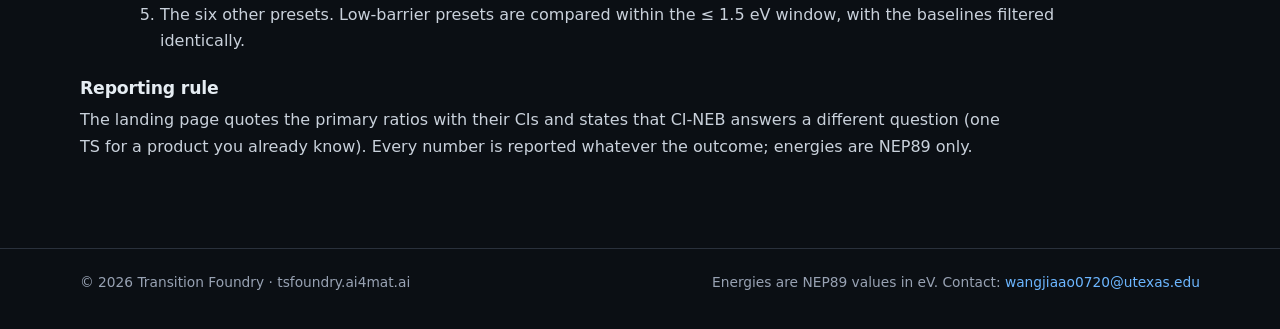
==== commit 68d9d843: "Keep the Chinese headline phrase together; fix narrow-screen overflow - zh hero: 找到过渡态 no longer spl" ====
--- a/tf-b1/index.html
+++ b/tf-b1/index.html
@@ -5,25 +5,25 @@
 <meta name="viewport" content="width=device-width, initial-scale=1">
 <title>TF-B1 benchmark: report and pre-registration · Transition Foundry</title>
 <meta name="description" content="Pre-registered equal-CPU-time benchmark of Transition Foundry against the ASE dimer method and ASE CI-NEB on 39 sealed reactions (NEP89).">
-<link rel="canonical" href="https://tsfoundry.ai4mat.ai/tf-b1/">
+<link rel="canonical" href="https://jiaaowang-ut.github.io/tsfoundry/tf-b1/">
 <meta property="og:type" content="website">
 <meta property="og:site_name" content="Transition Foundry">
 <meta property="og:title" content="TF-B1 benchmark: report and pre-registration · Transition Foundry">
 <meta property="og:description" content="Pre-registered equal-CPU-time benchmark of Transition Foundry against the ASE dimer method and ASE CI-NEB on 39 sealed reactions (NEP89).">
-<meta property="og:url" content="https://tsfoundry.ai4mat.ai/tf-b1/">
+<meta property="og:url" content="https://jiaaowang-ut.github.io/tsfoundry/tf-b1/">
 <meta property="og:locale" content="en_US">
-<meta property="og:image" content="https://tsfoundry.ai4mat.ai/assets/og.png">
+<meta property="og:image" content="https://jiaaowang-ut.github.io/tsfoundry/assets/og.png">
 <meta property="og:image:width" content="1200">
 <meta property="og:image:height" content="630">
 <meta name="twitter:card" content="summary_large_image">
 <meta name="theme-color" content="#0b0f14">
 <link rel="icon" href="../assets/favicon.svg" type="image/svg+xml">
-<link rel="stylesheet" href="../assets/tsf.css?v=d86f616ade">
+<link rel="stylesheet" href="../assets/tsf.css?v=2d5fff13ba">
 </head>
 <body>
 <header class="topbar"><div class="wrap">
 <a class="brand" href="../"><img src="../assets/logo.svg" alt="" width="30" height="30">Transition Foundry<small>tsfoundry.ai4mat.ai</small></a>
-<a class="lang" href="../">← Transition Foundry</a>
+<a class="lang" href="../">← Home</a>
 </div></header>
 <main id="main" class="doc"><div class="wrap">
 <div class="kicker">TF-B1</div>
--- a/assets/tsf.css
+++ b/assets/tsf.css
@@ -49,6 +49,7 @@
 .eyebrow::before { content: ""; width: 8px; height: 8px; border-radius: 50%; background: var(--accent); box-shadow: 0 0 12px var(--accent); }
 .hero h1 { font-size: clamp(2.15rem, 5.2vw, 3.7rem); font-weight: 780; letter-spacing: -.025em; max-width: 17ch; margin-bottom: .45em; }
 .hero h1 em { font-style: normal; background: linear-gradient(90deg, var(--accent), #ff7a45); -webkit-background-clip: text; background-clip: text; color: transparent; }
+.hero h1 em:lang(zh) { white-space: nowrap; }
 .lead { font-size: clamp(1.05rem, 1.6vw, 1.22rem); color: #c9d1db; max-width: 62ch; }
 .lead b { color: var(--ink); }
 .hero-grid { display: grid; grid-template-columns: minmax(0, 1.3fr) minmax(0, 1fr); gap: 2.2rem; align-items: center; }
@@ -213,6 +214,14 @@
   dl.meta { grid-template-columns: minmax(0, 1fr); }
   .chip { white-space: normal; }
   .brand small { display: none; }
+  .access { padding: 2.4rem 1rem; }
+  .access .mail { font-size: min(1.05rem, 4vw); max-width: 100%; overflow-wrap: anywhere; }
+}
+@media (max-width: 359px) {
+  .topbar .wrap { padding: 0 .9rem; gap: .6rem; }
+  .brand { font-size: .9rem; gap: .4rem; }
+  .brand img { width: 24px; height: 24px; }
+  .lang { font-size: .8rem; padding: .12rem .6rem; white-space: nowrap; }
 }
 @media print {
   .topbar, .toolbar, .zoom, .copy { display: none; }
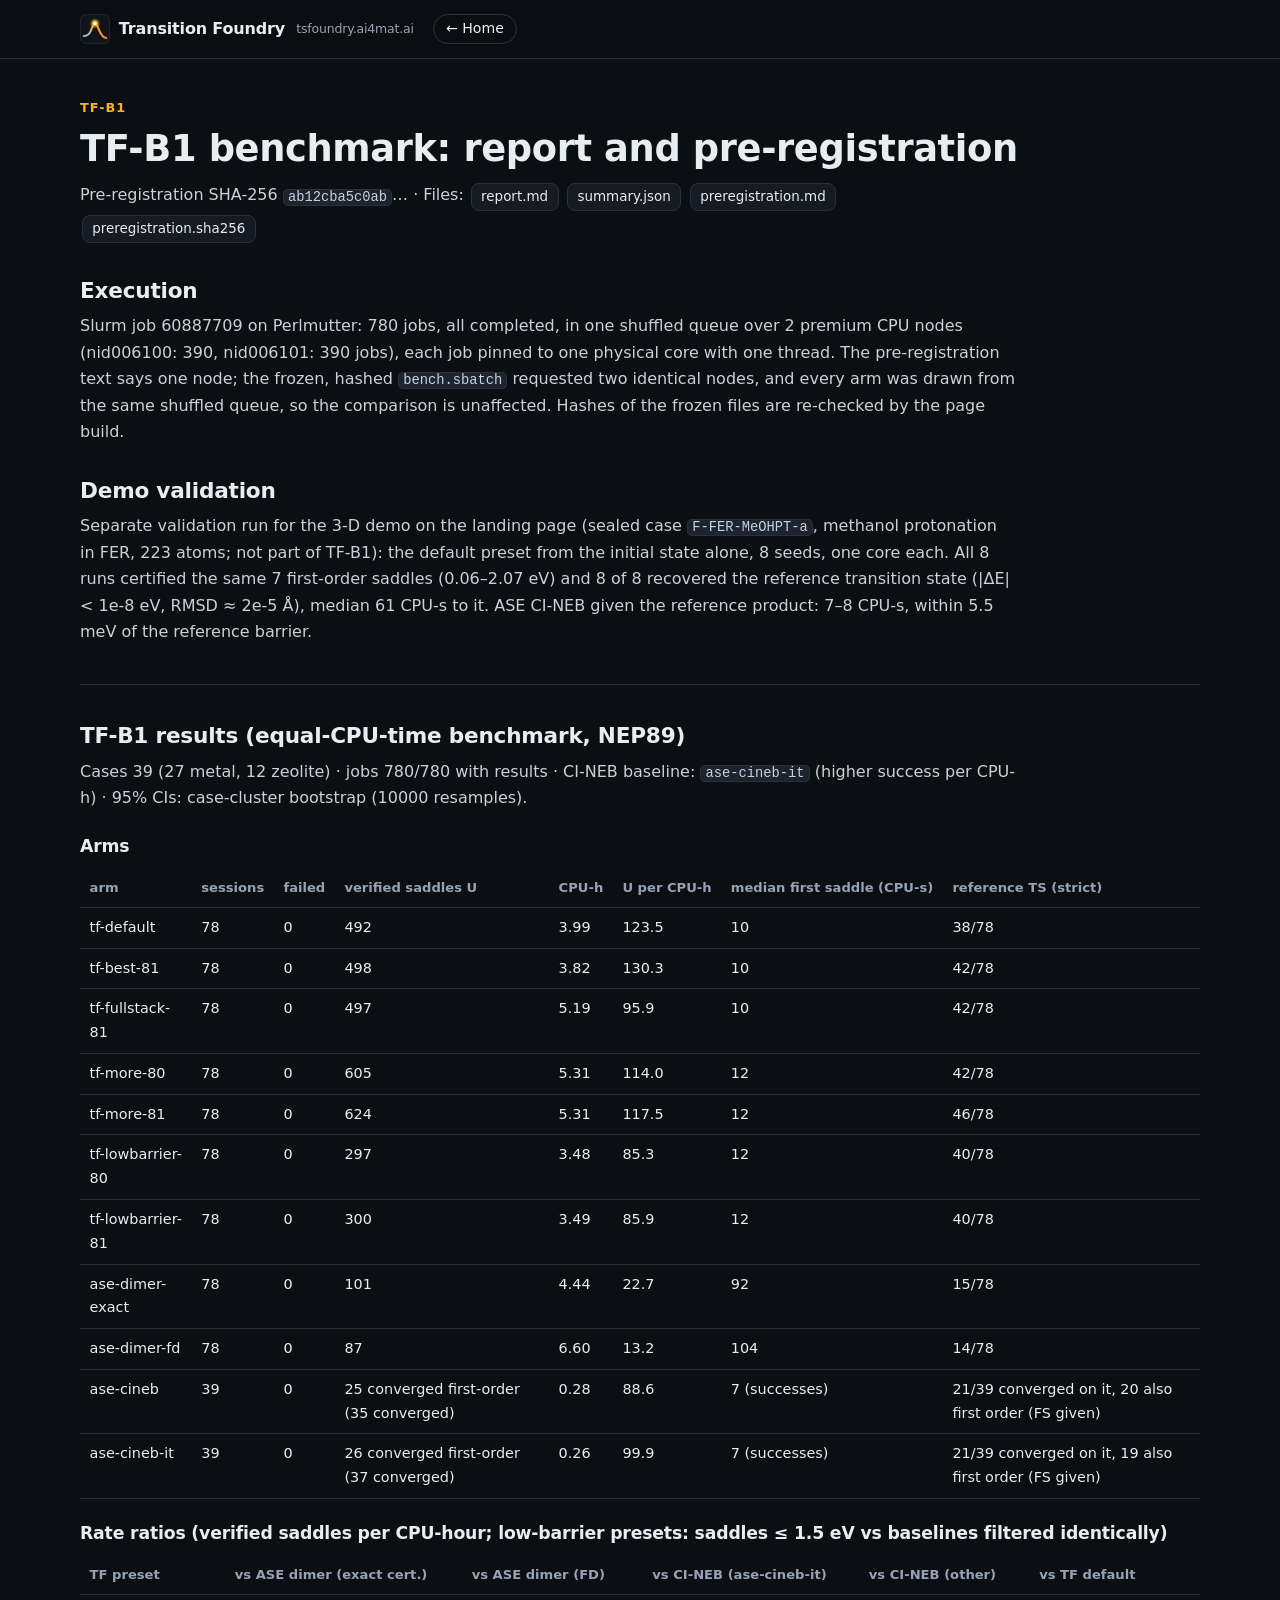
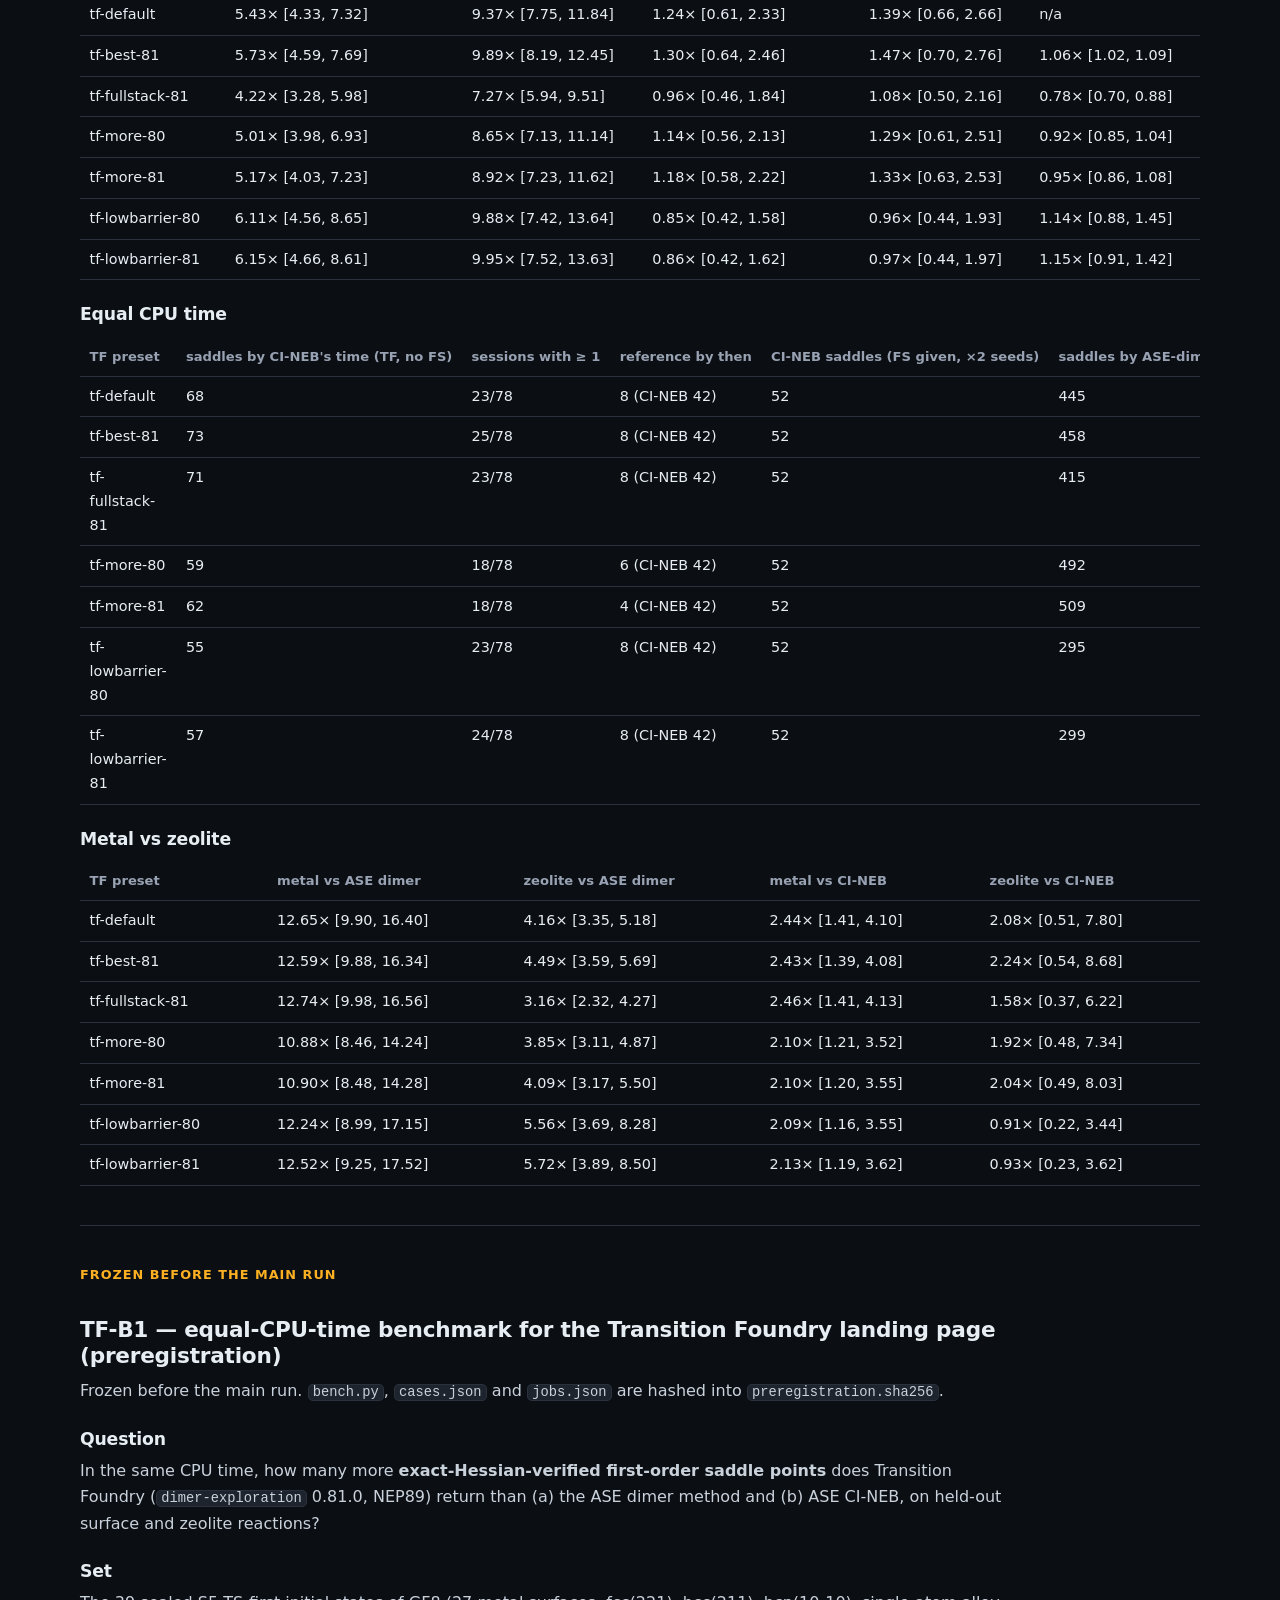
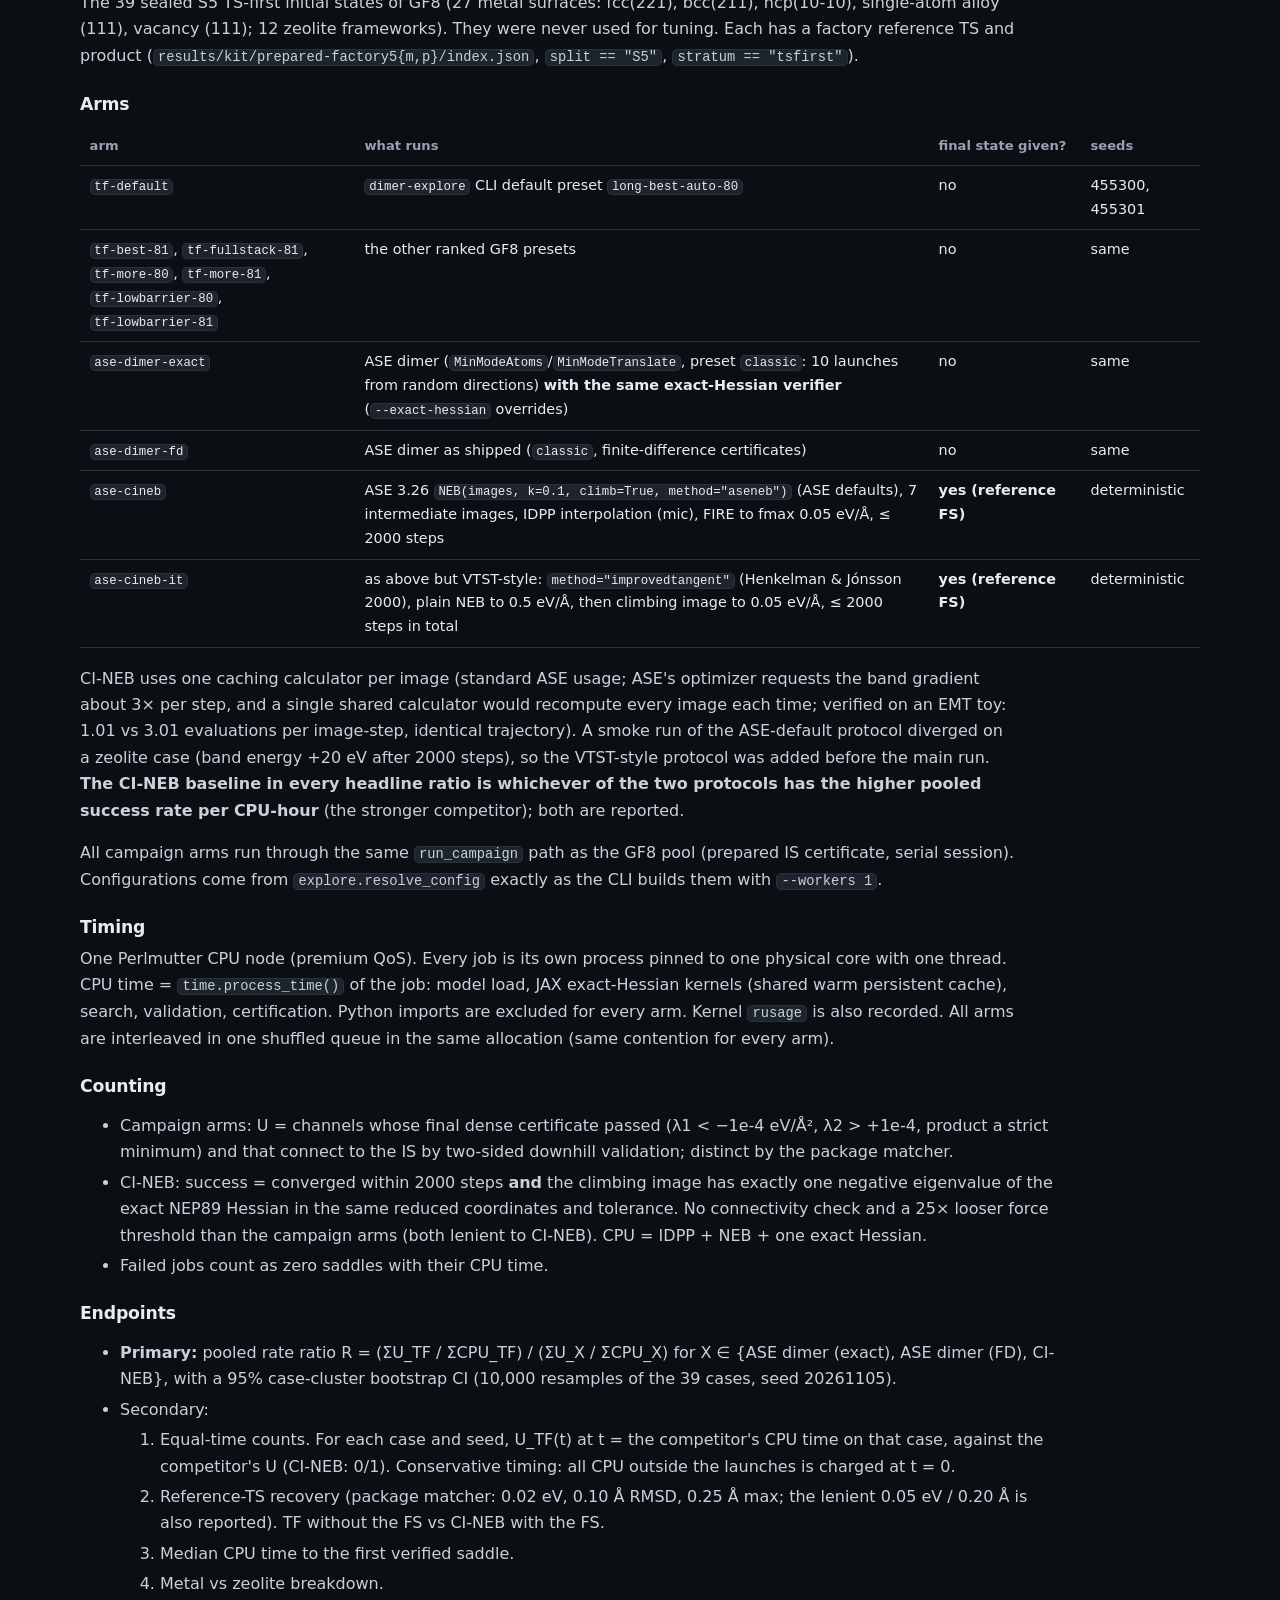
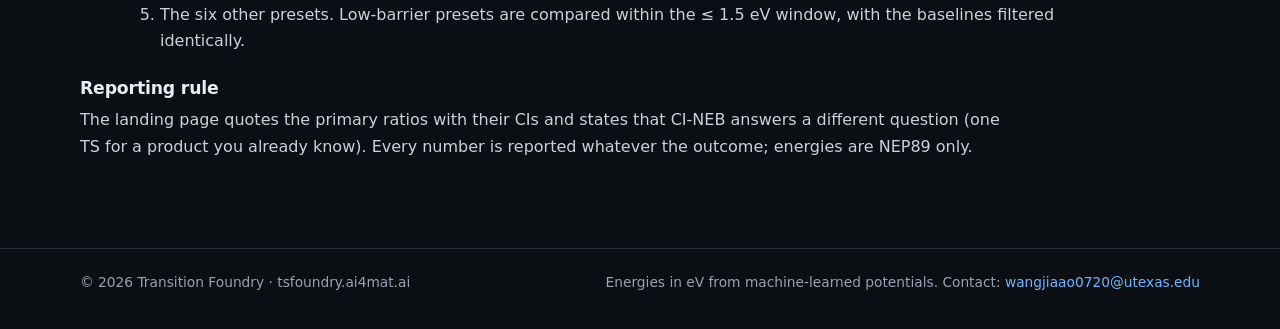
==== commit 17ca8c52: "Force fields: drop the NEP89 label, add mainstream MLFF support Works with NEP, MACE, CHGNet, SevenN" ====
--- a/tf-b1/index.html
+++ b/tf-b1/index.html
@@ -4,12 +4,12 @@
 <meta charset="utf-8">
 <meta name="viewport" content="width=device-width, initial-scale=1">
 <title>TF-B1 benchmark: report and pre-registration · Transition Foundry</title>
-<meta name="description" content="Pre-registered equal-CPU-time benchmark of Transition Foundry against the ASE dimer method and ASE CI-NEB on 39 sealed reactions (NEP89).">
+<meta name="description" content="Pre-registered equal-CPU-time benchmark of Transition Foundry against the ASE dimer method and ASE CI-NEB on 39 sealed reactions.">
 <link rel="canonical" href="https://jiaaowang-ut.github.io/tsfoundry/tf-b1/">
 <meta property="og:type" content="website">
 <meta property="og:site_name" content="Transition Foundry">
 <meta property="og:title" content="TF-B1 benchmark: report and pre-registration · Transition Foundry">
-<meta property="og:description" content="Pre-registered equal-CPU-time benchmark of Transition Foundry against the ASE dimer method and ASE CI-NEB on 39 sealed reactions (NEP89).">
+<meta property="og:description" content="Pre-registered equal-CPU-time benchmark of Transition Foundry against the ASE dimer method and ASE CI-NEB on 39 sealed reactions.">
 <meta property="og:url" content="https://jiaaowang-ut.github.io/tsfoundry/tf-b1/">
 <meta property="og:locale" content="en_US">
 <meta property="og:image" content="https://jiaaowang-ut.github.io/tsfoundry/assets/og.png">
@@ -18,7 +18,7 @@
 <meta name="twitter:card" content="summary_large_image">
 <meta name="theme-color" content="#0b0f14">
 <link rel="icon" href="../assets/favicon.svg" type="image/svg+xml">
-<link rel="stylesheet" href="../assets/tsf.css?v=2d5fff13ba">
+<link rel="stylesheet" href="../assets/tsf.css?v=ae2964e40c">
 </head>
 <body>
 <header class="topbar"><div class="wrap">
@@ -65,6 +65,6 @@
 <h3>Reporting rule</h3>
 <p>The landing page quotes the primary ratios with their CIs and states that CI-NEB answers a different question (one TS for a product you already know). Every number is reported whatever the outcome; energies are NEP89 only.</p>
 </div></main>
-<footer><div class="wrap"><span>© 2026 Transition Foundry · tsfoundry.ai4mat.ai</span><span>Energies are NEP89 values in eV. Contact: <a href="mailto:wangjiaao0720@utexas.edu">wangjiaao0720@utexas.edu</a></span></div></footer>
+<footer><div class="wrap"><span>© 2026 Transition Foundry · tsfoundry.ai4mat.ai</span><span>Energies in eV from machine-learned potentials. Contact: <a href="mailto:wangjiaao0720@utexas.edu">wangjiaao0720@utexas.edu</a></span></div></footer>
 </body>
 </html>
--- a/assets/tsf.css
+++ b/assets/tsf.css
@@ -81,6 +81,23 @@
 .card h3 { margin-bottom: .4rem; }
 .card p { color: #c2cad4; font-size: .95rem; margin: 0; }
 .card .old { display: block; color: var(--muted); font-size: .84rem; margin-bottom: .55rem; }
+.works { display: flex; flex-wrap: wrap; align-items: center; gap: .3rem; margin: -.9rem 0 2.2rem; font-size: .84rem; color: var(--muted); }
+.works span { margin-right: .2rem; }
+.works a { border: 1px solid var(--line); border-radius: 999px; padding: .05rem .5rem; background: var(--soft); color: var(--ink); white-space: nowrap; }
+.works a:hover { border-color: var(--accent); text-decoration: none; }
+.ffs { display: grid; grid-template-columns: repeat(4, minmax(0, 1fr)); gap: .9rem; }
+.ff { background: var(--panel); border: 1px solid var(--line); border-radius: 14px; padding: 1rem 1.1rem .95rem; display: flex; flex-direction: column; gap: .45rem; min-width: 0; }
+.ff:hover { border-color: #3b4452; }
+.ff h3 { margin: 0; font-size: 1.02rem; }
+.ff h3 .tag { font-size: .7rem; font-weight: 600; border: 1px solid var(--accent); border-radius: 999px; padding: 0 .45rem; color: var(--accent); margin-left: .45rem; vertical-align: middle; }
+.ff > code { align-self: flex-start; max-width: 100%; overflow-wrap: anywhere; color: var(--accent-ink); }
+.ff p { color: #c2cad4; font-size: .9rem; margin: 0; flex: 1; }
+.ff .badges { display: flex; flex-wrap: wrap; gap: .3rem; }
+.ff .badges span { font-size: .72rem; border: 1px solid var(--line); border-radius: 999px; padding: 0 .5rem; color: var(--muted); }
+.ff .tested { font-size: .74rem; color: #6e7a8a; }
+table.ff-table td b { font-size: 1.05rem; color: var(--ink); }
+.ff-cap { color: var(--muted); font-size: .84rem; margin: 0 0 .5rem; }
+#forcefields .intro code { white-space: nowrap; }
 
 /* pipeline */
 .pipe { display: grid; grid-template-columns: repeat(4, minmax(0, 1fr)); gap: .9rem; counter-reset: step; }
@@ -200,7 +217,7 @@
 
 @media (max-width: 1020px) {
   .stats { grid-template-columns: repeat(3, minmax(0, 1fr)); }
-  .cards, .pipe { grid-template-columns: repeat(2, minmax(0, 1fr)); }
+  .cards, .pipe, .ffs { grid-template-columns: repeat(2, minmax(0, 1fr)); }
   .hero-grid { grid-template-columns: minmax(0, 1fr); gap: 0; }
   .hero-art { max-width: 560px; }
   .nav { display: none; }
@@ -209,7 +226,7 @@
 @media (max-width: 720px) {
   .hero { padding-top: 2.6rem; }
   .stats { grid-template-columns: repeat(2, minmax(0, 1fr)); }
-  .cards, .pipe, .big, .use, .limits, .two { grid-template-columns: minmax(0, 1fr); }
+  .cards, .pipe, .big, .use, .limits, .two, .ffs { grid-template-columns: minmax(0, 1fr); }
   .canvas-box canvas { height: 56vh; }
   dl.meta { grid-template-columns: minmax(0, 1fr); }
   .chip { white-space: normal; }
